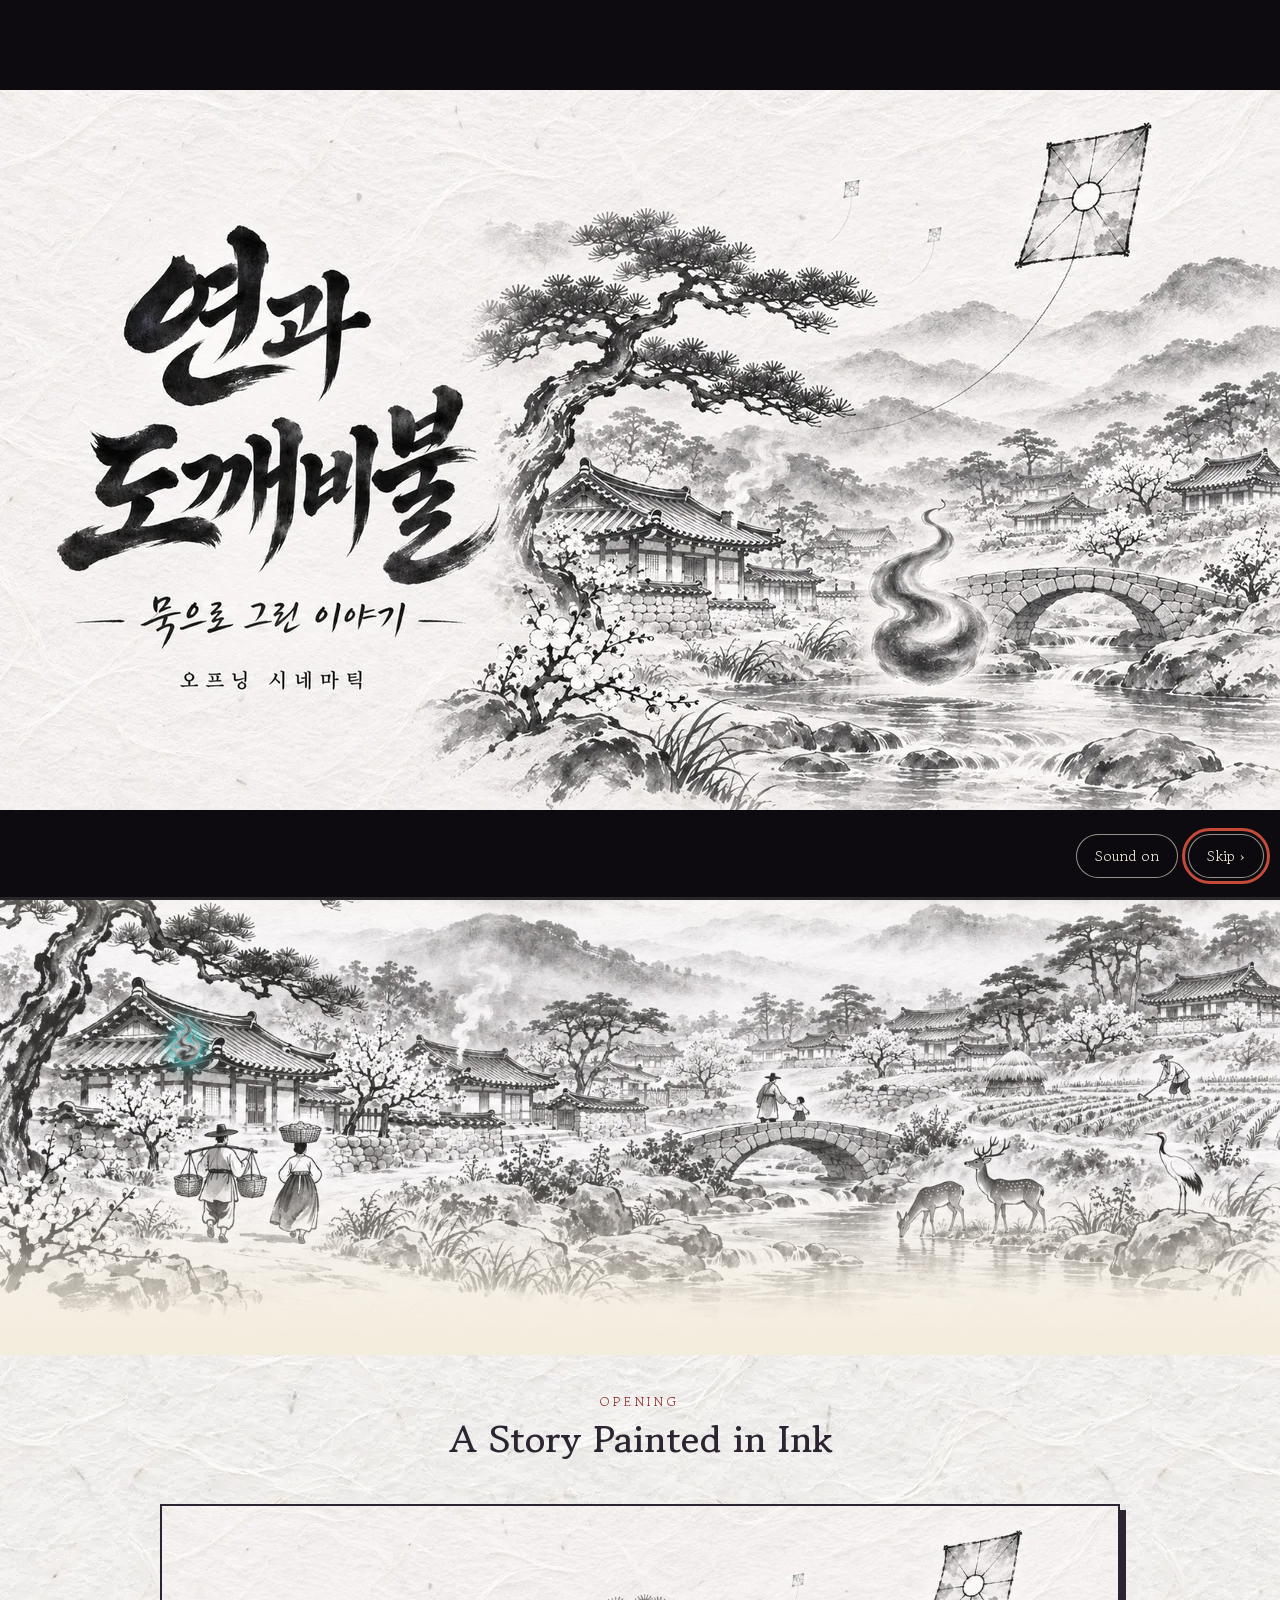
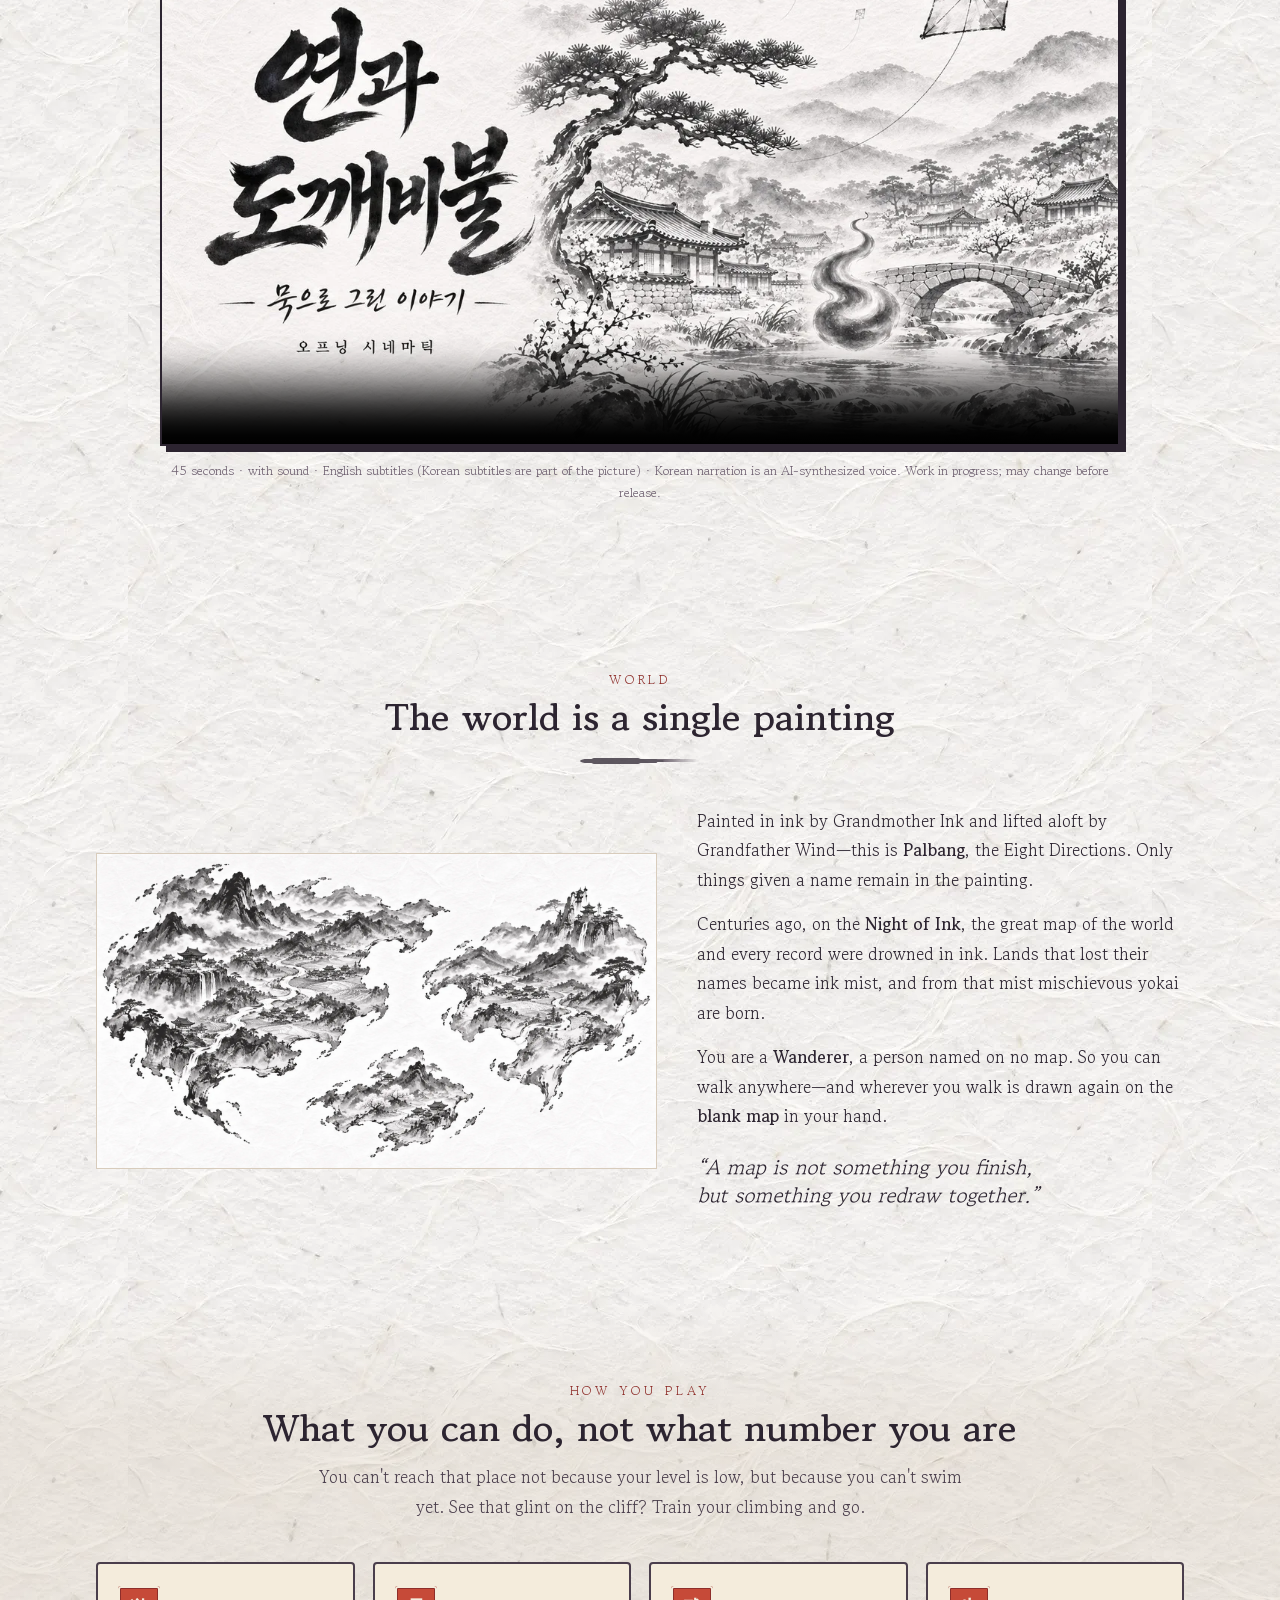
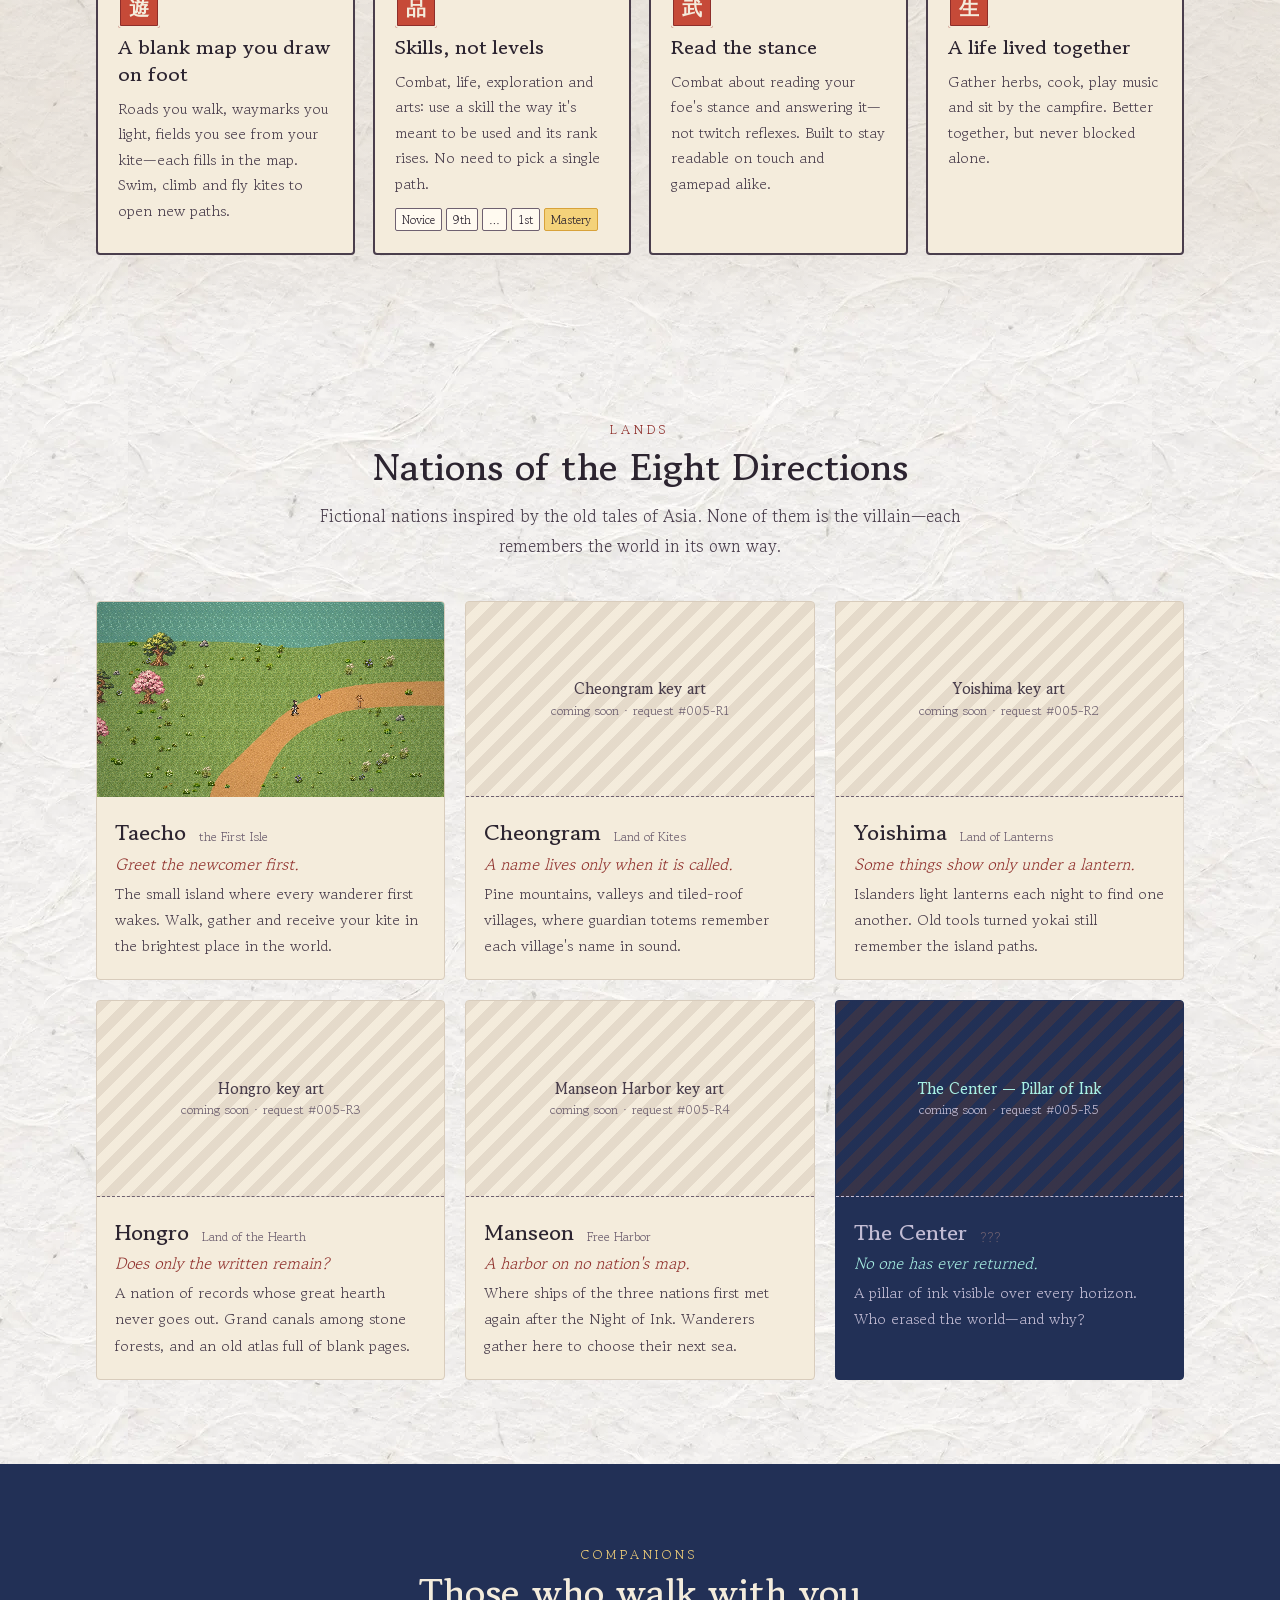
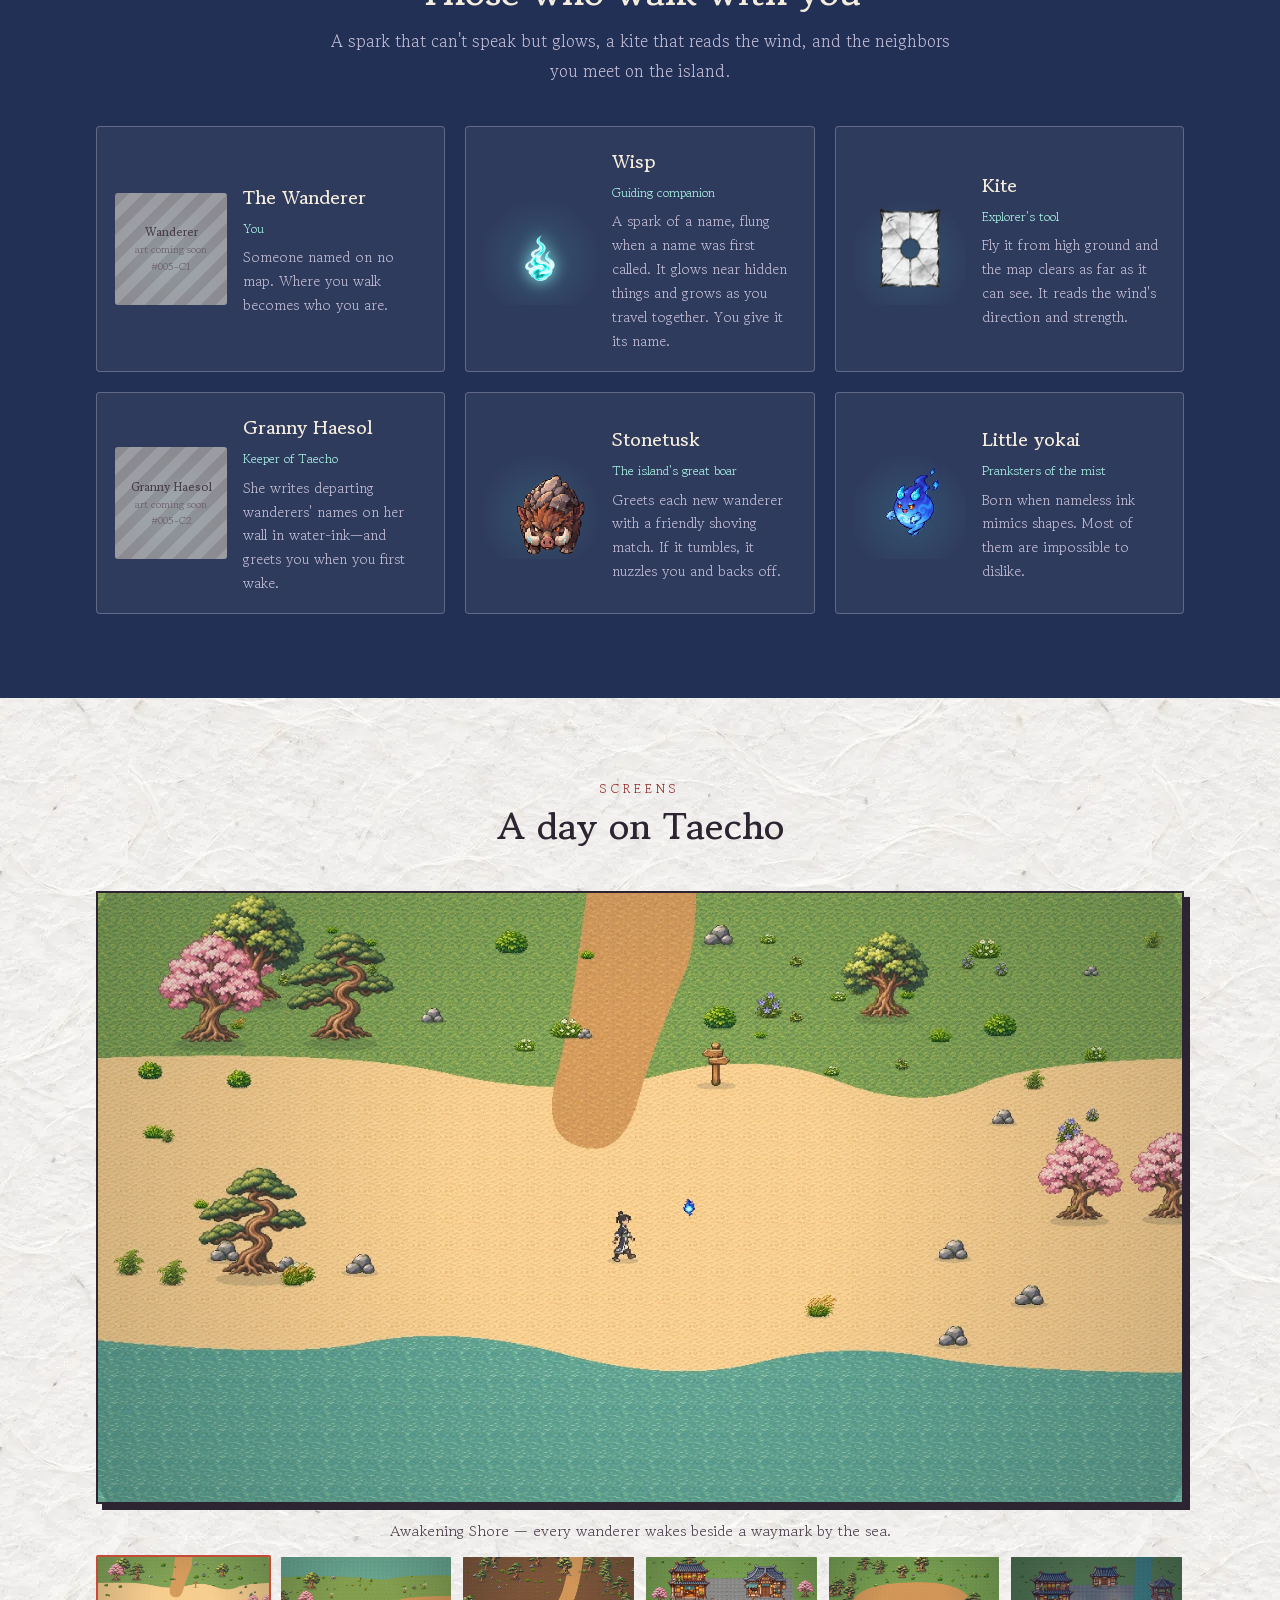
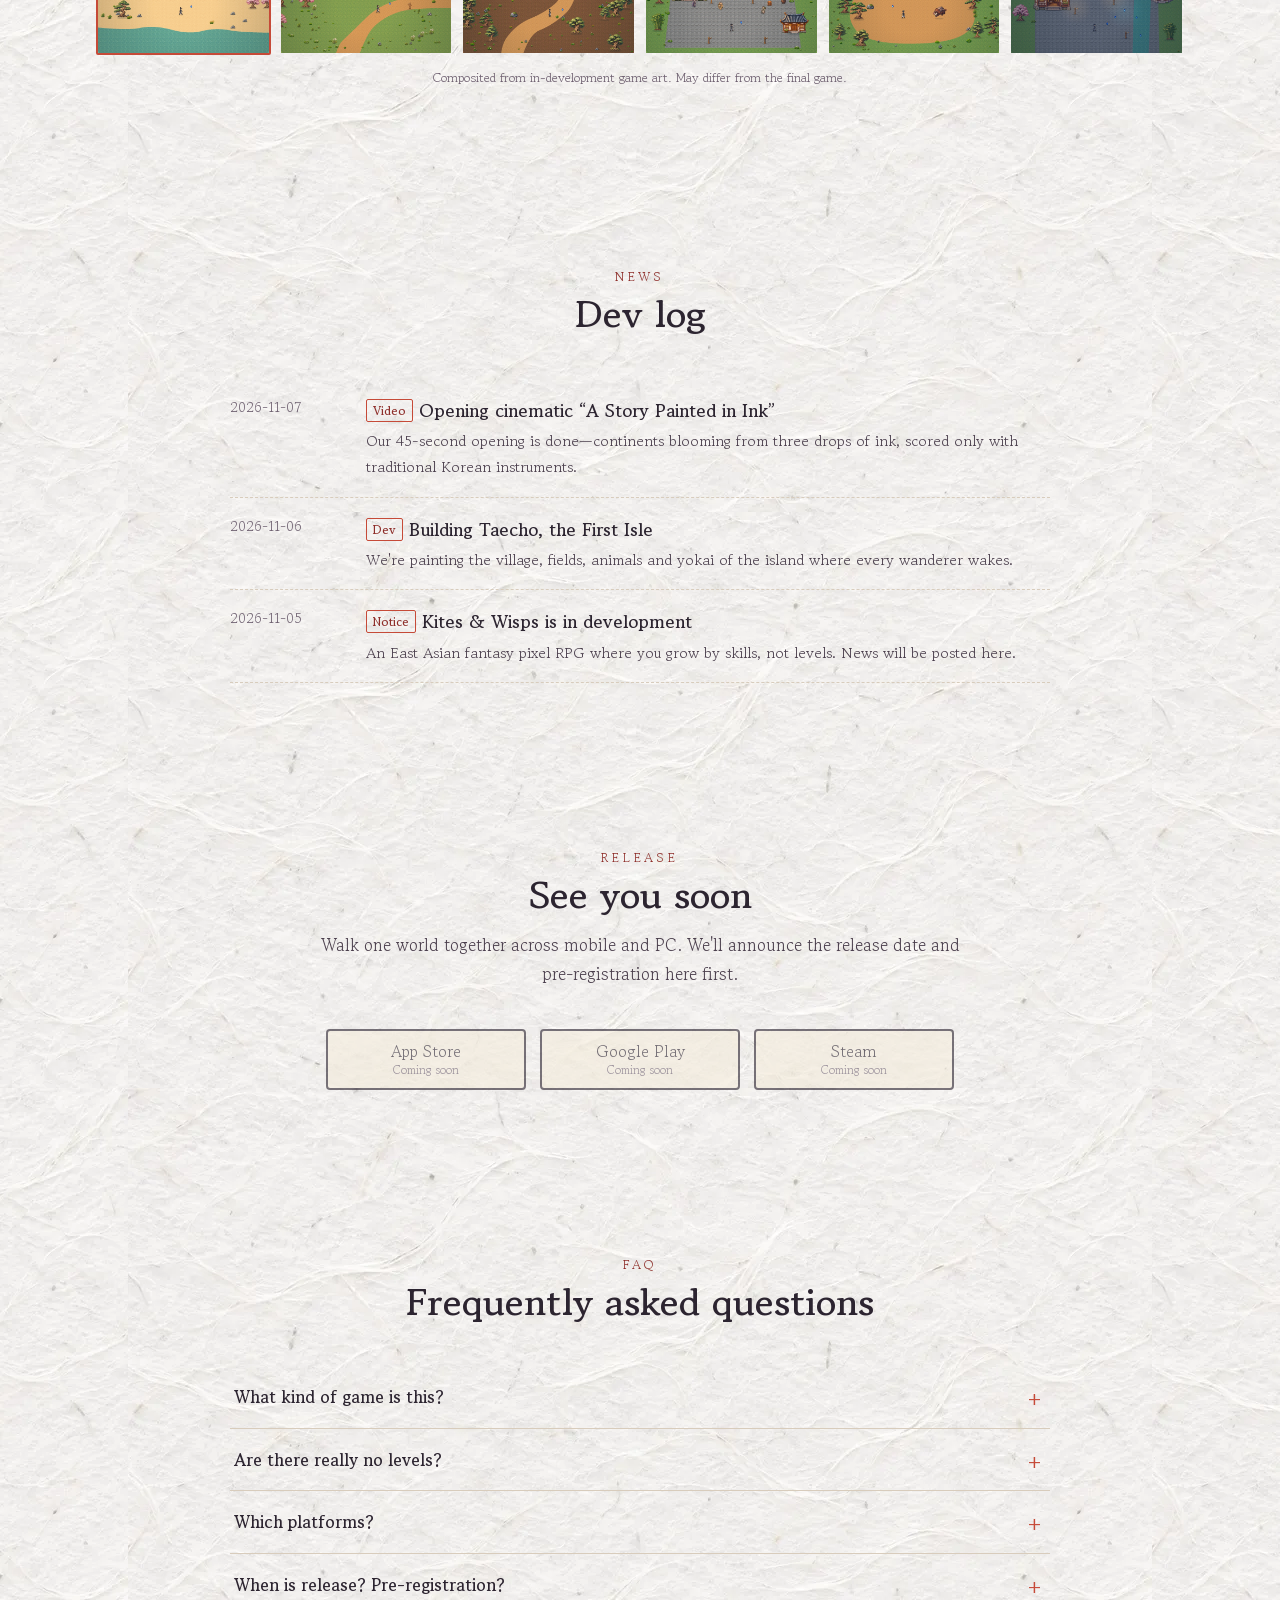
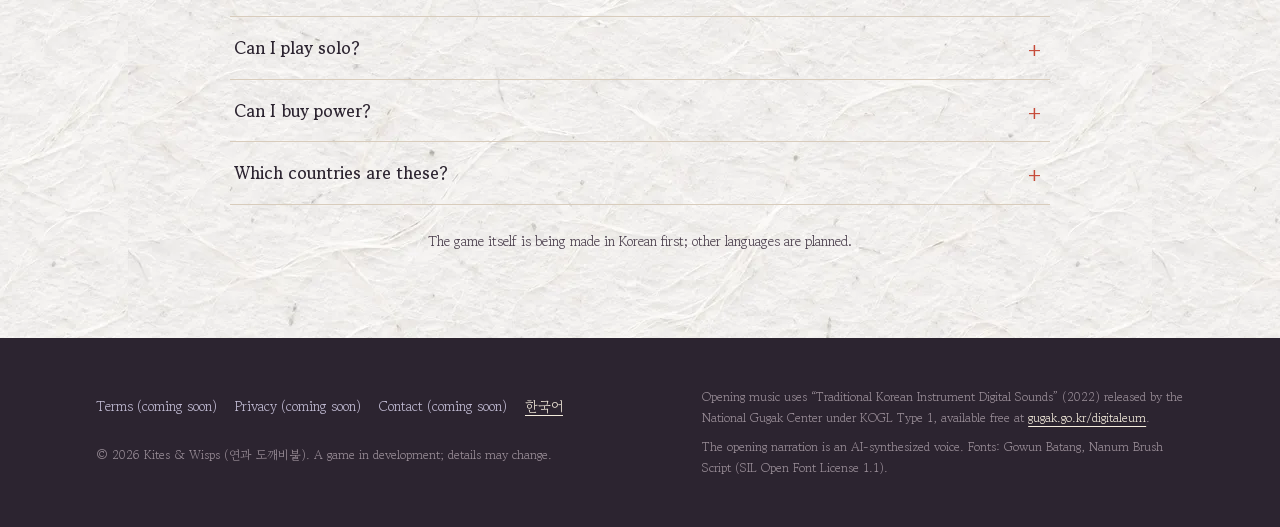
==== en/index.html @ d0b8c904 "공식 사이트 1판 (한·영)" ====
<!doctype html>
<html lang="en" class="no-js">
<head>
<meta charset="utf-8">
<meta name="viewport" content="width=device-width, initial-scale=1">
<title>Kites &amp; Wisps — An East Asian fantasy pixel RPG you redraw on foot</title>
<meta name="description" content="A real-time online pixel RPG where you walk an ink-erased world back onto a blank map, with a kite and a wisp at your side. No levels—grow by the skills you use. Mobile and Steam cross-play.">
<meta name="theme-color" content="#f4ecdc">
<link rel="canonical" href="https://kites-and-wisps.web.app/en/">
<link rel="alternate" hreflang="ko" href="https://kites-and-wisps.web.app/">
<link rel="alternate" hreflang="en" href="https://kites-and-wisps.web.app/en/">
<link rel="alternate" hreflang="x-default" href="https://kites-and-wisps.web.app/en/">
<meta property="og:type" content="website">
<meta property="og:site_name" content="Kites &amp; Wisps">
<meta property="og:title" content="Kites &amp; Wisps — An East Asian fantasy pixel RPG">
<meta property="og:description" content="A wanderer redraws an ink-erased world on a blank map. No levels—just the things you learn to do.">
<meta property="og:url" content="https://kites-and-wisps.web.app/en/">
<meta property="og:image" content="https://kites-and-wisps.web.app/assets/img/og_1200x630.jpg">
<meta property="og:image:width" content="1200">
<meta property="og:image:height" content="630">
<meta property="og:image:alt" content="An ink-painted village with a kite and a wisp, under the brush-lettered Korean title">
<meta property="og:locale" content="en_US">
<meta property="og:locale:alternate" content="ko_KR">
<meta name="twitter:card" content="summary_large_image">
<meta name="twitter:title" content="Kites &amp; Wisps">
<meta name="twitter:description" content="An East Asian fantasy pixel RPG where you redraw an erased world on a blank map.">
<meta name="twitter:image" content="https://kites-and-wisps.web.app/assets/img/og_1200x630.jpg">
<link rel="icon" href="../favicon.ico" sizes="any">
<link rel="apple-touch-icon" href="../apple-touch-icon.png">
<link rel="manifest" href="../site.webmanifest">
<link rel="preconnect" href="https://fonts.googleapis.com">
<link rel="preconnect" href="https://fonts.gstatic.com" crossorigin>
<link rel="stylesheet" href="https://fonts.googleapis.com/css2?family=Gowun+Batang:wght@400;700&family=Nanum+Brush+Script&display=swap" media="print" onload="this.media='all'">
<noscript><link rel="stylesheet" href="https://fonts.googleapis.com/css2?family=Gowun+Batang:wght@400;700&family=Nanum+Brush+Script&display=swap"></noscript>
<link rel="preload" as="image" href="../assets/img/hero_village_960.webp" imagesrcset="../assets/img/hero_village_960.webp 960w, ../assets/img/hero_village.webp 1672w" imagesizes="100vw">
<link rel="stylesheet" href="../assets/css/site.css?v=1">
<script type="application/ld+json">
{
  "@context": "https://schema.org",
  "@type": "VideoGame",
  "name": "Kites & Wisps",
  "alternateName": "연과 도깨비불",
  "url": "https://kites-and-wisps.web.app/en/",
  "inLanguage": ["en", "ko"],
  "description": "A real-time online East Asian fantasy pixel RPG about redrawing an ink-erased world on a blank map.",
  "genre": ["MMORPG", "Adventure", "Pixel art"],
  "gamePlatform": ["iOS", "Android", "PC (Steam)"],
  "playMode": ["MultiPlayer", "CoOp"],
  "image": "https://kites-and-wisps.web.app/assets/img/og_1200x630.jpg",
  "trailer": {
    "@type": "VideoObject",
    "name": "Kites & Wisps Opening — A Story Painted in Ink",
    "description": "An opening cinematic where continents bloom from three drops of ink and kites and wisps descend.",
    "thumbnailUrl": "https://kites-and-wisps.web.app/assets/img/trailer_poster.webp",
    "contentUrl": "https://kites-and-wisps.web.app/assets/video/opening_ink_v1.7_720p.mp4",
    "uploadDate": "2026-11-07",
    "duration": "PT45S"
  }
}
</script>
<script>document.documentElement.classList.remove('no-js')</script>
</head>
<body>
<a class="skip" href="#main">Skip to content</a>

<div class="intro" id="intro" role="dialog" aria-modal="true" aria-label="Intro cinematic" hidden>
  <video muted playsinline preload="auto" poster="../assets/img/trailer_poster.webp">
    <source src="../assets/video/opening_ink_v1.7_720p.mp4" type="video/mp4">
    <track kind="subtitles" srclang="en" label="English" src="../assets/video/opening_ink_v1.7.en.vtt" default>
  </video>
  <button class="intro-play" data-intro-play>▶ Watch with sound</button>
  <div class="intro-ui">
    <button class="intro-btn" data-intro-sound aria-pressed="false"><span class="on">Mute</span><span class="off">Sound on</span></button>
    <button class="intro-btn" data-intro-skip>Skip ›</button>
  </div>
  <div class="intro-bar" aria-hidden="true"><i></i></div>
</div>

<header class="site-head">
  <div class="wrap">
    <a class="brand" href="#top"><img src="../assets/img/logo_ko.webp" alt="연과 도깨비불" width="95" height="30"><span>Kites &amp; Wisps</span></a>
    <button class="nav-toggle" aria-expanded="false" aria-controls="nav">Menu</button>
    <nav class="nav" id="nav" aria-label="Main">
      <a href="#world">World</a>
      <a href="#features">Play</a>
      <a href="#regions">Lands</a>
      <a href="#cast">Companions</a>
      <a href="#shots">Screens</a>
      <a href="#news">News</a>
      <a href="#faq">FAQ</a>
      <a class="lang" href="../" hreflang="ko" lang="ko">한국어</a>
    </nav>
  </div>
</header>

<main id="main">
  <section class="hero" id="top" aria-labelledby="hero-title">
    <div class="hero-bg">
      <img src="../assets/img/hero_village_960.webp" srcset="../assets/img/hero_village_960.webp 960w, ../assets/img/hero_village.webp 1672w" sizes="100vw" alt="" width="1672" height="941" fetchpriority="high">
    </div>
    <div class="hero-kite-line" aria-hidden="true"></div>
    <img class="hero-kite" src="../assets/img/kite.webp" alt="" width="360" height="356">
    <div class="hero-wisp wisp-sprite" aria-hidden="true"></div>
    <div class="hero-inner">
      <h1 id="hero-title"><img class="hero-logo" src="../assets/img/logo_ko.webp" alt="Kites &amp; Wisps (연과 도깨비불)" width="1200" height="380"></h1>
      <p class="hero-en">Kites &amp; Wisps</p>
      <div class="hero-copy">
      <p class="hero-tag">A world erased by ink mist—<br>redrawn, one step at a time.</p>
      <p class="hero-sub">A blank map, a kite that reads the wind, and a wisp that lights the way. An East Asian fantasy pixel RPG where you grow by what you learn to do—not by levels.</p>
      </div>
      <div class="cta">
        <a class="btn btn-seal" href="#trailer">▶ Watch the opening</a>
        <a class="btn" href="#download">Release news</a>
        <a class="btn" href="?intro" data-replay-intro>↺ Replay intro</a>
      </div>
      <p class="platforms">iOS · Android · Steam cross-play · Release date TBA</p>
    </div>
  </section>

  <section class="trailer" id="trailer" aria-labelledby="trailer-title">
    <div class="wrap">
      <div class="sec-head">
        <p class="sec-kicker">Opening</p>
        <h2 class="sec-title" id="trailer-title">A Story Painted in Ink</h2>
      </div>
      <div class="video-frame">
        <video controls preload="none" playsinline poster="../assets/img/trailer_poster.webp" width="1280" height="720" aria-describedby="video-note">
          <source src="../assets/video/opening_ink_v1.7_720p.mp4" type="video/mp4">
          <track kind="subtitles" srclang="en" label="English" src="../assets/video/opening_ink_v1.7.en.vtt" default>
          Your browser can't play this video.
        </video>
      </div>
      <p class="video-note" id="video-note">45 seconds · with sound · English subtitles (Korean subtitles are part of the picture) · Korean narration is an AI-synthesized voice. Work in progress; may change before release.</p>
    </div>
  </section>

  <section id="world" aria-labelledby="world-title">
    <div class="wrap">
      <div class="sec-head">
        <p class="sec-kicker">World</p>
        <h2 class="sec-title" id="world-title">The world is a single painting</h2>
        <div class="brush-rule" aria-hidden="true"></div>
      </div>
      <div class="world-grid">
        <figure class="world-map ink" style="margin:0">
          <img src="../assets/img/world_continents.webp" alt="Two continents and an island nation painted in ink, mountains, rivers and tiled-roof villages glimpsed through mist." width="1600" height="900" loading="lazy">
        </figure>
        <div class="world-copy">
          <p>Painted in ink by Grandmother Ink and lifted aloft by Grandfather Wind—this is <strong>Palbang</strong>, the Eight Directions. Only things given a name remain in the painting.</p>
          <p>Centuries ago, on the <strong>Night of Ink</strong>, the great map of the world and every record were drowned in ink. Lands that lost their names became ink mist, and from that mist mischievous yokai are born.</p>
          <p>You are a <strong>Wanderer</strong>, a person named on no map. So you can walk anywhere—and wherever you walk is drawn again on the <strong>blank map</strong> in your hand.</p>
          <p class="quote">“A map is not something you finish,<br>but something you redraw together.”</p>
        </div>
      </div>
    </div>
  </section>

  <section class="features" id="features" aria-labelledby="feat-title">
    <div class="wrap">
      <div class="sec-head">
        <p class="sec-kicker">How you play</p>
        <h2 class="sec-title" id="feat-title">What you can do, not what number you are</h2>
        <p class="sec-lead">You can't reach that place not because your level is low, but because you can't swim yet. See that glint on the cliff? Train your climbing and go.</p>
      </div>
      <div class="feat-grid">
        <article class="feat ink"><span class="seal" aria-hidden="true">遊</span><h3>A blank map you draw on foot</h3><p>Roads you walk, waymarks you light, fields you see from your kite—each fills in the map. Swim, climb and fly kites to open new paths.</p></article>
        <article class="feat ink"><span class="seal" aria-hidden="true">品</span><h3>Skills, not levels</h3><p>Combat, life, exploration and arts: use a skill the way it's meant to be used and its rank rises. No need to pick a single path.</p><div class="rank-strip" aria-label="Rank steps"><span>Novice</span><span>9th</span><span>…</span><span>1st</span><span>Mastery</span></div></article>
        <article class="feat ink"><span class="seal" aria-hidden="true">武</span><h3>Read the stance</h3><p>Combat about reading your foe's stance and answering it—not twitch reflexes. Built to stay readable on touch and gamepad alike.</p></article>
        <article class="feat ink"><span class="seal" aria-hidden="true">生</span><h3>A life lived together</h3><p>Gather herbs, cook, play music and sit by the campfire. Better together, but never blocked alone.</p></article>
      </div>
    </div>
  </section>

  <section id="regions" aria-labelledby="regions-title">
    <div class="wrap">
      <div class="sec-head">
        <p class="sec-kicker">Lands</p>
        <h2 class="sec-title" id="regions-title">Nations of the Eight Directions</h2>
        <p class="sec-lead">Fictional nations inspired by the old tales of Asia. None of them is the villain—each remembers the world in its own way.</p>
      </div>
      <div class="region-grid">
        <article class="region">
          <img src="../assets/img/shots/07_wind_meadow.webp" alt="Wind Hill on Taecho: a wanderer and a blue wisp on a dirt path through meadow, beside a wooden signpost." width="1280" height="720" loading="lazy" class="pixel" style="aspect-ratio:16/9;object-fit:cover;object-position:56% 50%">
          <div class="region-body"><h3>Taecho <small>the First Isle</small></h3><p class="motto">Greet the newcomer first.</p><p>The small island where every wanderer first wakes. Walk, gather and receive your kite in the brightest place in the world.</p></div>
        </article>
        <article class="region">
          <div class="ph" role="img" aria-label="Cheongram key art coming soon"><span><b>Cheongram key art</b>coming soon · request #005-R1</span></div>
          <div class="region-body"><h3>Cheongram <small>Land of Kites</small></h3><p class="motto">A name lives only when it is called.</p><p>Pine mountains, valleys and tiled-roof villages, where guardian totems remember each village's name in sound.</p></div>
        </article>
        <article class="region">
          <div class="ph" role="img" aria-label="Yoishima key art coming soon"><span><b>Yoishima key art</b>coming soon · request #005-R2</span></div>
          <div class="region-body"><h3>Yoishima <small>Land of Lanterns</small></h3><p class="motto">Some things show only under a lantern.</p><p>Islanders light lanterns each night to find one another. Old tools turned yokai still remember the island paths.</p></div>
        </article>
        <article class="region">
          <div class="ph" role="img" aria-label="Hongro key art coming soon"><span><b>Hongro key art</b>coming soon · request #005-R3</span></div>
          <div class="region-body"><h3>Hongro <small>Land of the Hearth</small></h3><p class="motto">Does only the written remain?</p><p>A nation of records whose great hearth never goes out. Grand canals among stone forests, and an old atlas full of blank pages.</p></div>
        </article>
        <article class="region">
          <div class="ph" role="img" aria-label="Manseon Harbor key art coming soon"><span><b>Manseon Harbor key art</b>coming soon · request #005-R4</span></div>
          <div class="region-body"><h3>Manseon <small>Free Harbor</small></h3><p class="motto">A harbor on no nation's map.</p><p>Where ships of the three nations first met again after the Night of Ink. Wanderers gather here to choose their next sea.</p></div>
        </article>
        <article class="region mystery">
          <div class="ph dark" role="img" aria-label="The Center key art coming soon"><span><b>The Center — Pillar of Ink</b>coming soon · request #005-R5</span></div>
          <div class="region-body"><h3>The Center <small>???</small></h3><p class="motto">No one has ever returned.</p><p>A pillar of ink visible over every horizon. Who erased the world—and why?</p></div>
        </article>
      </div>
    </div>
  </section>

  <section class="cast" id="cast" aria-labelledby="cast-title">
    <div class="wrap">
      <div class="sec-head">
        <p class="sec-kicker">Companions</p>
        <h2 class="sec-title" id="cast-title">Those who walk with you</h2>
        <p class="sec-lead">A spark that can't speak but glows, a kite that reads the wind, and the neighbors you meet on the island.</p>
      </div>
      <div class="cast-grid">
        <article class="who"><div class="who-art"><div class="ph square"><span><b>Wanderer</b>art coming soon<br>#005-C1</span></div></div><div><h3>The Wanderer</h3><p class="role">You</p><p>Someone named on no map. Where you walk becomes who you are.</p></div></article>
        <article class="who"><div class="who-art"><div class="wisp-sprite" aria-hidden="true"></div></div><div><h3>Wisp</h3><p class="role">Guiding companion</p><p>A spark of a name, flung when a name was first called. It glows near hidden things and grows as you travel together. You give it its name.</p></div></article>
        <article class="who"><div class="who-art"><img class="kite" src="../assets/img/kite.webp" alt="" width="360" height="356" loading="lazy"></div><div><h3>Kite</h3><p class="role">Explorer's tool</p><p>Fly it from high ground and the map clears as far as it can see. It reads the wind's direction and strength.</p></div></article>
        <article class="who"><div class="who-art"><div class="ph square"><span><b>Granny Haesol</b>art coming soon<br>#005-C2</span></div></div><div><h3>Granny Haesol</h3><p class="role">Keeper of Taecho</p><p>She writes departing wanderers' names on her wall in water-ink—and greets you when you first wake.</p></div></article>
        <article class="who"><div class="who-art"><div class="sprite2 sprite-dol" role="img" aria-label="Stonetusk pixel art"></div></div><div><h3>Stonetusk</h3><p class="role">The island's great boar</p><p>Greets each new wanderer with a friendly shoving match. If it tumbles, it nuzzles you and backs off.</p></div></article>
        <article class="who"><div class="who-art"><div class="sprite2 sprite-imp" role="img" aria-label="Little blue-ember yokai pixel art"></div></div><div><h3>Little yokai</h3><p class="role">Pranksters of the mist</p><p>Born when nameless ink mimics shapes. Most of them are impossible to dislike.</p></div></article>
      </div>
    </div>
  </section>

  <section id="shots" aria-labelledby="shots-title">
    <div class="wrap">
      <div class="sec-head">
        <p class="sec-kicker">Screens</p>
        <h2 class="sec-title" id="shots-title">A day on Taecho</h2>
      </div>
      <div class="shots-main ink">
        <img id="shot-main" src="../assets/img/shots/01_awakening_shore.webp" alt="Awakening Shore: a sandy shore with pine and cherry trees, where a wanderer wakes beside a waymark." width="1280" height="720" loading="lazy">
      </div>
      <p class="shots-cap" id="shot-cap" aria-live="polite">Awakening Shore — every wanderer wakes beside a waymark by the sea.</p>
      <ul class="shots-thumbs" aria-label="Choose a screenshot">
        <li><button aria-current="true" data-src="../assets/img/shots/01_awakening_shore.webp" data-cap="Awakening Shore — every wanderer wakes beside a waymark by the sea." data-alt="Awakening Shore: a sandy shore with pine and cherry trees, where a wanderer wakes beside a waymark."><img src="../assets/img/shots/01_awakening_shore.webp" alt="Awakening Shore" width="1280" height="720" loading="lazy"></button></li>
        <li><button data-src="../assets/img/shots/07_wind_meadow.webp" data-cap="Wind Hill — follow the path to the signpost, your wisp leading the way." data-alt="Wind Hill: a wanderer and wisp on a dirt path through meadow, with a wooden signpost."><img src="../assets/img/shots/07_wind_meadow.webp" alt="Wind Hill" width="1280" height="720" loading="lazy"></button></li>
        <li><button data-src="../assets/img/shots/03_forest_gathering.webp" data-cap="Forest Gathering — dig herbs and your gathering skill grows." data-alt="Forest Gathering: a wanderer gathering among conifers and old trees."><img src="../assets/img/shots/03_forest_gathering.webp" alt="Forest Gathering" width="1280" height="720" loading="lazy"></button></li>
        <li><button data-src="../assets/img/shots/04_village_square.webp" data-cap="Village Square — a teahouse, a general store and neighbors." data-alt="Village Square: a stone plaza with a teahouse, shops, tiled houses and villagers."><img src="../assets/img/shots/04_village_square.webp" alt="Village Square" width="1280" height="720" loading="lazy"></button></li>
        <li><button data-src="../assets/img/shots/08_stone_tusk_battle.webp" data-cap="A shoving match with Stonetusk — its charge is a greeting. Read the stance and answer it." data-alt="A wanderer faces a great boar in the meadow."><img src="../assets/img/shots/08_stone_tusk_battle.webp" alt="Shoving match with Stonetusk" width="1280" height="720" loading="lazy"></button></li>
        <li><button data-src="../assets/img/shots/09_village_wisps_night.webp" data-cap="Night of Wisps — after dark, blue sparks drift through the village." data-alt="Night of Wisps: blue wisps float over the plaza between a lit teahouse and a pavilion."><img src="../assets/img/shots/09_village_wisps_night.webp" alt="Night of Wisps" width="1280" height="720" loading="lazy"></button></li>
      </ul>
      <p class="shots-note">Composited from in-development game art. May differ from the final game.</p>
    </div>
  </section>

  <section id="news" aria-labelledby="news-title">
    <div class="wrap">
      <div class="sec-head"><p class="sec-kicker">News</p><h2 class="sec-title" id="news-title">Dev log</h2></div>
      <ul class="news-list">
        <li><time datetime="2026-11-07">2026-11-07</time><div><h3><span class="tag">Video</span>Opening cinematic “A Story Painted in Ink”</h3><p>Our 45-second opening is done—continents blooming from three drops of ink, scored only with traditional Korean instruments.</p></div></li>
        <li><time datetime="2026-11-06">2026-11-06</time><div><h3><span class="tag">Dev</span>Building Taecho, the First Isle</h3><p>We're painting the village, fields, animals and yokai of the island where every wanderer wakes.</p></div></li>
        <li><time datetime="2026-11-05">2026-11-05</time><div><h3><span class="tag">Notice</span>Kites &amp; Wisps is in development</h3><p>An East Asian fantasy pixel RPG where you grow by skills, not levels. News will be posted here.</p></div></li>
      </ul>
    </div>
  </section>

  <section class="download" id="download" aria-labelledby="dl-title">
    <div class="wrap">
      <div class="sec-head">
        <p class="sec-kicker">Release</p>
        <h2 class="sec-title" id="dl-title">See you soon</h2>
        <p class="sec-lead">Walk one world together across mobile and PC. We'll announce the release date and pre-registration here first.</p>
      </div>
      <div class="store-row">
        <span class="btn store" aria-disabled="true">App Store<small>Coming soon</small></span>
        <span class="btn store" aria-disabled="true">Google Play<small>Coming soon</small></span>
        <span class="btn store" aria-disabled="true">Steam<small>Coming soon</small></span>
      </div>
    </div>
  </section>

  <section id="faq" aria-labelledby="faq-title">
    <div class="wrap">
      <div class="sec-head"><p class="sec-kicker">FAQ</p><h2 class="sec-title" id="faq-title">Frequently asked questions</h2></div>
      <div class="faq">
        <details><summary>What kind of game is this?</summary><p>A real-time online pixel RPG set in an East Asian fantasy world erased by ink mist, which you redraw on a blank map. Exploration comes first, with combat, life skills and arts alongside.</p></details>
        <details><summary>Are there really no levels?</summary><p>Right. Instead of a character level, each skill has ranks (Novice → 9th … 1st → Mastery). Skills rise as you use them in their own way, and new paths open through what you can do—like swimming or climbing—not a level number.</p></details>
        <details><summary>Which platforms?</summary><p>We're aiming for iOS, Android and PC (Steam), all playing in the same world (cross-play). The game is landscape, with touch and gamepad support planned.</p></details>
        <details><summary>When is release? Pre-registration?</summary><p>Not decided yet. It will be announced in the news here first.</p></details>
        <details><summary>Can I play solo?</summary><p>Yes. Some things are better together, but parties are never forced and solo play should never get stuck.</p></details>
        <details><summary>Can I buy power?</summary><p>Our principle is that paid items never directly raise skill training or combat power. Details will be shared before release.</p></details>
        <details><summary>Which countries are these?</summary><p>Fictional nations inspired by folklore from Korea, Japan, China and elsewhere in Asia. We don't use real countries, histories or place names, and no nation is portrayed as the villain.</p></details>
      </div>
      <p class="sec-lead" style="text-align:center;margin-top:24px;font-size:14px">The game itself is being made in Korean first; other languages are planned.</p>
    </div>
  </section>
</main>

<footer class="site-foot">
  <div class="wrap">
    <div class="foot-grid">
      <div>
        <ul class="foot-links">
          <li><span aria-disabled="true">Terms (coming soon)</span></li>
          <li><span aria-disabled="true">Privacy (coming soon)</span></li>
          <li><span aria-disabled="true">Contact (coming soon)</span></li>
          <li><a href="../" hreflang="ko" lang="ko">한국어</a></li>
        </ul>
        <p class="copy">© 2026 Kites &amp; Wisps (연과 도깨비불). A game in development; details may change.</p>
      </div>
      <div class="credits">
        <p>Opening music uses “Traditional Korean Instrument Digital Sounds” (2022) released by the National Gugak Center under KOGL Type 1, available free at <a href="https://www.gugak.go.kr/digitaleum" rel="noopener">gugak.go.kr/digitaleum</a>.</p>
        <p>The opening narration is an AI-synthesized voice. Fonts: Gowun Batang, Nanum Brush Script (SIL Open Font License 1.1).</p>
      </div>
    </div>
  </div>
</footer>

<div class="cursor-wisp" aria-hidden="true"></div>
<script src="../assets/js/site.js?v=1" defer></script>
</body>
</html>
---- assets/css/site.css ----
/* 연과 도깨비불 — 랜딩 v0.1
   색은 공용 팔레트(palettes/common.gpl) 이름 그대로. 브랜드 가이드가 나오면 여기 토큰만 바꾼다. */
:root {
  --hanji5: #f4ecdc;   /* 한지 5 — 바탕 */
  --hanji4: #d8ccbc;   /* 한지 4 — 섬유·구분선 */
  --meok0: #2c2430;    /* 먹 0 — 본문 */
  --meok1: #4a3e4c;    /* 먹 1 — 테두리 */
  --meok2: #6e6070;    /* 먹 2 — 보조 글자 */
  --hoe3: #9a8e98;     /* 회 3 */
  --juhong0: #8e2e2a;  /* 주홍 0 — 도장·강조(글자용) */
  --juhong1: #c64a38;  /* 주홍 1 — 도장 바탕 */
  --gold1: #d8a23a;    /* 금 1 */
  --gold2: #f4d27a;    /* 금 2 */
  --jjok-deep: #223056;/* 짙은 쪽빛 — 밤 섹션 */
  --jjok0: #2e4e7a;    /* 쪽빛 0 — 링크 */
  --jjok-pale: #aac4e2;/* 옅은 쪽빛 */
  --wisp0: #2e8a9a;    /* 도깨비불 0 */
  --wisp1: #52c8c8;    /* 도깨비불 1 */
  --wisp2: #a8f0e4;    /* 도깨비불 2 */
  --wisp3: #fffff2;    /* 도깨비불 3 */
  --fog3: #c2bcd4;     /* 먹물안개 3 */

  --font-body: "Gowun Batang", "Noto Serif KR", "AppleMyungjo", serif;
  --font-brush: "Nanum Brush Script", "Gowun Batang", cursive;
  --wrap: 1120px;
  --gutter: 16px;
  --radius: 4px;
  color-scheme: light;
}

*, *::before, *::after { box-sizing: border-box; }
html { scroll-behavior: smooth; -webkit-text-size-adjust: 100%; }
@media (prefers-reduced-motion: reduce) { html { scroll-behavior: auto; } }
body {
  margin: 0;
  background: var(--hanji5) url("../img/hanji.webp") center top / 1024px auto repeat;
  color: var(--meok0);
  font-family: var(--font-body);
  font-size: 17px;
  line-height: 1.75;
  word-break: keep-all;
  overflow-x: hidden;
}
:lang(en) body, body:lang(en) { word-break: normal; }
img, video { max-width: 100%; height: auto; display: block; }
a { color: var(--jjok0); text-underline-offset: 3px; }
a:hover { color: var(--juhong0); }
:focus-visible { outline: 3px solid var(--juhong1); outline-offset: 3px; border-radius: 2px; }
.sr-only { position: absolute; width: 1px; height: 1px; overflow: hidden; clip: rect(0 0 0 0); white-space: nowrap; }
.skip { position: absolute; left: 8px; top: -60px; z-index: 100; background: var(--meok0); color: var(--hanji5); padding: 8px 14px; }
.skip:focus { top: 8px; }

.wrap { width: 100%; max-width: var(--wrap); margin: 0 auto; padding: 0 var(--gutter); }
.pixel { image-rendering: pixelated; image-rendering: crisp-edges; }

/* ---------- 머리 ---------- */
.site-head {
  position: sticky; top: 0; z-index: 40;
  background: rgba(244, 236, 220, .92);
  border-bottom: 1px solid var(--hanji4);
  backdrop-filter: saturate(1.2) blur(4px);
}
.site-head .wrap { display: flex; align-items: center; gap: 12px; height: 56px; }
.brand { display: flex; align-items: center; gap: 8px; text-decoration: none; color: var(--meok0); flex-shrink: 0; }
.brand img { height: 30px; width: auto; }
.brand span { font-size: 13px; color: var(--meok2); letter-spacing: .04em; }
.nav { margin-left: auto; display: flex; align-items: center; gap: 4px; }
.nav a { color: var(--meok1); text-decoration: none; font-size: 15px; padding: 6px 10px; border-radius: var(--radius); }
.nav a:hover { background: var(--hanji4); color: var(--meok0); }
.nav .lang { border: 1px solid var(--meok2); font-size: 13px; padding: 4px 10px; }
.nav-toggle { display: none; margin-left: auto; background: none; border: 1px solid var(--meok2); border-radius: var(--radius); font: inherit; font-size: 14px; padding: 6px 12px; color: var(--meok0); min-height: 44px; }
@media (max-width: 880px) {
  .nav-toggle { display: block; }
  .nav { display: none; position: absolute; left: 0; right: 0; top: 56px; flex-direction: column; align-items: stretch; background: var(--hanji5); border-bottom: 1px solid var(--hanji4); padding: 8px var(--gutter) 16px; }
  .nav.open { display: flex; }
  .nav a { padding: 12px 10px; font-size: 16px; }
  .nav .lang { align-self: flex-start; margin-top: 6px; }
}

/* ---------- 히어로 ---------- */
.hero { position: relative; min-height: min(92vh, 860px); display: grid; align-items: end; overflow: hidden; isolation: isolate; }
.hero-bg { position: absolute; inset: 0; z-index: -2; }
.hero-bg img { width: 100%; height: 100%; object-fit: cover; object-position: 50% 70%; }
.hero::before { /* 위쪽 한지 + 아래 먹 번짐 */
  content: ""; position: absolute; inset: 0; z-index: -1;
  background:
    linear-gradient(180deg, rgba(244,236,220,.95) 0%, rgba(244,236,220,.55) 34%, rgba(244,236,220,0) 56%),
    linear-gradient(0deg, rgba(244,236,220,1) 0%, rgba(244,236,220,0) 18%);
}
.hero-inner { padding: 56px var(--gutter) 64px; text-align: center; align-self: start; }
.hero-logo { width: min(640px, 88vw); height: auto; margin: 0 auto; }
.hero-en { font-size: clamp(15px, 2.4vw, 20px); letter-spacing: .35em; text-transform: uppercase; color: var(--meok1); margin: 6px 0 0; }
.hero-tag { font-size: clamp(19px, 3.4vw, 28px); margin: 18px auto 6px; max-width: 30em; line-height: 1.5; }
.hero-sub { color: var(--meok1); margin: 0 auto 24px; max-width: 34em; font-size: 16px; }
.cta { display: flex; flex-wrap: wrap; justify-content: center; gap: 12px; }
.btn {
  display: inline-flex; align-items: center; justify-content: center; gap: 8px;
  min-height: 48px; padding: 10px 22px; border-radius: var(--radius);
  font: inherit; font-size: 16px; text-decoration: none; cursor: pointer;
  border: 2px solid var(--meok0); background: var(--hanji5); color: var(--meok0);
  box-shadow: 3px 3px 0 var(--meok0); transition: transform .12s, box-shadow .12s;
}
.btn:hover { transform: translate(-1px,-1px); box-shadow: 4px 4px 0 var(--meok0); color: var(--meok0); }
.btn:active { transform: translate(2px,2px); box-shadow: 1px 1px 0 var(--meok0); }
.btn-seal { background: var(--juhong1); color: var(--hanji5); border-color: var(--juhong0); box-shadow: 3px 3px 0 var(--juhong0); font-weight: 700; }
.btn-seal:hover { color: var(--hanji5); box-shadow: 4px 4px 0 var(--juhong0); }
.btn[aria-disabled="true"] { opacity: .62; cursor: not-allowed; box-shadow: none; transform: none; }
.platforms { margin-top: 18px; font-size: 14px; color: var(--meok2); letter-spacing: .06em; }

.hero-kite { position: absolute; right: 6%; top: 15%; width: clamp(72px, 11vw, 150px); z-index: -1; opacity: .9; transform-origin: 50% 100%; animation: kite 7s ease-in-out infinite; }
.hero-kite::after { content: ""; }
@keyframes kite { 0%,100% { transform: translate(0,0) rotate(-6deg); } 50% { transform: translate(-14px,10px) rotate(4deg); } }
.wisp-sprite { width: 64px; height: 80px; background: url("../img/ink_wisp_strip.webp") 0 0 / 384px 80px no-repeat; animation: wisp 0.9s steps(6) infinite; }
@keyframes wisp { to { background-position: -384px 0; } }
.hero-wisp { position: absolute; left: 12%; bottom: 22%; z-index: -1; filter: drop-shadow(0 0 10px rgba(82,200,200,.9)) drop-shadow(0 0 3px var(--wisp1)); animation: wisp 0.9s steps(6) infinite, bob 4s ease-in-out infinite; }
@keyframes bob { 50% { translate: 0 -10px; } }
@media (max-width: 600px) { .hero-kite { top: 9%; right: 4%; } .hero-wisp { left: 6%; bottom: 10%; } .hero-inner { padding-top: 36px; } }

/* ---------- 공통 섹션 ---------- */
section { padding: 84px 0; position: relative; }
.sec-head { text-align: center; margin-bottom: 40px; }
.sec-kicker { font-family: var(--font-brush); font-size: 26px; color: var(--juhong0); margin: 0; line-height: 1; }
:lang(en) .sec-kicker { font-family: var(--font-body); font-size: 13px; letter-spacing: .3em; text-transform: uppercase; }
.sec-title { font-size: clamp(26px, 4.4vw, 38px); margin: 6px 0 10px; line-height: 1.3; font-weight: 700; }
.sec-lead { max-width: 38em; margin: 0 auto; color: var(--meok1); }
.brush-rule { width: 120px; height: 10px; margin: 14px auto 0; background: radial-gradient(ellipse at 30% 50%, var(--meok0) 0 40%, transparent 41%) , linear-gradient(90deg, transparent, var(--meok0) 15%, var(--meok1) 70%, transparent); background-size: 100% 100%, 100% 3px; background-position: 0 0, 0 50%; background-repeat: no-repeat; opacity: .75; border-radius: 50%; }

/* 먹물 안개가 걷히는 연출: .ink 가 화면에 들어오면 .seen */
.ink { position: relative; overflow: hidden; }
.ink::after {
  content: ""; position: absolute; inset: 0; pointer-events: none;
  background: radial-gradient(120% 90% at 50% 50%, rgba(58,52,72,.92) 0%, rgba(58,52,72,.85) 45%, rgba(94,86,114,.5) 70%, rgba(244,236,220,0) 100%);
  transition: opacity 1.4s ease, transform 1.6s ease; transform-origin: 50% 50%;
}
.ink.seen::after { opacity: 0; transform: scale(1.25); }
.no-js .ink::after { display: none; }
@media (prefers-reduced-motion: reduce) { .ink::after { display: none; } }

/* ---------- 영상 ---------- */
.trailer { padding-top: 40px; }
.video-frame { max-width: 960px; margin: 0 auto; border: 2px solid var(--meok0); box-shadow: 6px 6px 0 var(--meok0); background: var(--meok0); }
.video-frame video { width: 100%; aspect-ratio: 16/9; background: #000; }
.video-note { max-width: 960px; margin: 14px auto 0; font-size: 13px; color: var(--meok2); text-align: center; }

/* ---------- 세계관 ---------- */
.world-grid { display: grid; grid-template-columns: 1.15fr 1fr; gap: 40px; align-items: center; }
.world-map { border: 1px solid var(--hanji4); background: var(--hanji5); }
.world-copy p { margin: 0 0 14px; }
.world-copy .quote { font-family: var(--font-brush); font-size: 28px; line-height: 1.35; color: var(--meok0); margin: 22px 0 6px; }
:lang(en) .world-copy .quote { font-family: var(--font-body); font-style: italic; font-size: 21px; }
@media (max-width: 860px) { .world-grid { grid-template-columns: 1fr; gap: 24px; } }

/* ---------- 핵심 재미 ---------- */
.features { background: linear-gradient(180deg, transparent, rgba(216,204,188,.35) 20%, rgba(216,204,188,.35) 80%, transparent); }
.feat-grid { display: grid; grid-template-columns: repeat(4, 1fr); gap: 18px; }
.feat { background: var(--hanji5); border: 2px solid var(--meok1); border-radius: var(--radius); padding: 22px 20px; position: relative; }
.feat h3 { margin: 6px 0 8px; font-size: 20px; line-height: 1.35; }
.feat p { margin: 0; font-size: 15px; color: var(--meok1); line-height: 1.7; }
.feat .seal { display: inline-grid; place-items: center; width: 42px; height: 42px; background: var(--juhong1); color: var(--hanji5); font-weight: 700; font-size: 20px; border-radius: 3px; box-shadow: inset 0 0 0 2px var(--hanji5), inset 0 0 0 3px var(--juhong0); }
.rank-strip { display: flex; flex-wrap: wrap; gap: 4px; margin-top: 12px; font-size: 12px; }
.rank-strip span { border: 1px solid var(--meok2); padding: 0 6px; border-radius: 2px; background: #fffaf0; }
.rank-strip span:last-child { background: var(--gold2); border-color: var(--gold1); }
@media (max-width: 1000px) { .feat-grid { grid-template-columns: repeat(2, 1fr); } }
@media (max-width: 560px) { .feat-grid { grid-template-columns: 1fr; } }

/* ---------- 지역 ---------- */
.region-grid { display: grid; grid-template-columns: repeat(3, 1fr); gap: 20px; }
.region { background: var(--hanji5); border: 1px solid var(--hanji4); border-radius: var(--radius); overflow: hidden; display: flex; flex-direction: column; }
.region-body { padding: 16px 18px 20px; }
.region h3 { margin: 0; font-size: 22px; }
.region h3 small { font-size: 13px; color: var(--meok2); font-weight: 400; margin-left: 6px; }
.region .motto { font-family: var(--font-brush); font-size: 22px; color: var(--juhong0); margin: 2px 0 6px; line-height: 1.3; }
:lang(en) .region .motto { font-family: var(--font-body); font-style: italic; font-size: 16px; }
.region p { margin: 0; font-size: 15px; color: var(--meok1); }
.region.mystery { background: var(--jjok-deep); color: var(--fog3); border-color: var(--jjok-deep); }
.region.mystery h3, .region.mystery p { color: var(--fog3); }
.region.mystery .motto { color: var(--wisp2); }
@media (max-width: 960px) { .region-grid { grid-template-columns: repeat(2, 1fr); } }
@media (max-width: 560px) { .region-grid { grid-template-columns: 1fr; } }

/* 그림 자리 표시 — 코덱스 그림이 오기 전 */
.ph {
  aspect-ratio: 16/9; display: grid; place-items: center; text-align: center; padding: 12px;
  background: repeating-linear-gradient(135deg, rgba(216,204,188,.55) 0 10px, rgba(244,236,220,.55) 10px 20px);
  border-bottom: 1px dashed var(--meok2); color: var(--meok2); font-size: 13px; line-height: 1.5;
}
.ph b { display: block; font-size: 15px; color: var(--meok1); }
.ph.dark { background: repeating-linear-gradient(135deg, rgba(58,52,72,.9) 0 10px, rgba(34,48,86,.9) 10px 20px); color: var(--fog3); border-color: var(--fog3); }
.ph.dark b { color: var(--wisp2); }
.ph.square { aspect-ratio: 1/1; }

/* ---------- 인물 ---------- */
.cast { background: var(--jjok-deep); color: var(--hanji5); }
.cast .sec-kicker { color: var(--gold2); }
.cast .sec-lead { color: var(--fog3); }
.cast-grid { display: grid; grid-template-columns: repeat(3, 1fr); gap: 20px; }
.who { background: rgba(244,236,220,.06); border: 1px solid rgba(194,188,212,.35); border-radius: var(--radius); padding: 18px; display: grid; grid-template-columns: 112px 1fr; gap: 16px; align-items: center; }
.who h3 { margin: 0 0 4px; font-size: 19px; color: var(--hanji5); }
.who .role { font-size: 13px; color: var(--wisp2); margin: 0 0 6px; }
.who p { margin: 0; font-size: 14.5px; color: var(--fog3); line-height: 1.65; }
.who-art { width: 112px; height: 112px; display: grid; place-items: center; background: radial-gradient(circle at 50% 60%, rgba(82,200,200,.18), transparent 70%); border-radius: 3px; overflow: hidden; }
.who-art .ph { aspect-ratio: 1/1; width: 112px; border: 0; font-size: 11px; }
.who-art .ph b { font-size: 12px; }
.sprite2 { width: 96px; height: 96px; background-repeat: no-repeat; image-rendering: pixelated; animation: idle2 1s steps(1) infinite; }
.sprite-imp { background-image: url("../img/imp_idle.png"); background-size: 192px 96px; }
.sprite-dol { width: 128px; height: 128px; background-image: url("../img/dol_eomni_idle.png"); background-size: 256px 128px; animation-name: idle2b; transform: scale(.875); }
@keyframes idle2 { 0% { background-position: 0 0; } 50% { background-position: -96px 0; } }
@keyframes idle2b { 0% { background-position: 0 0; } 50% { background-position: -128px 0; } }
.who-art .wisp-sprite { filter: drop-shadow(0 0 8px rgba(82,200,200,.95)) brightness(1.6) sepia(1) hue-rotate(130deg) saturate(3); }
.who-art img.kite { width: 84px; height: auto; animation: kite 6s ease-in-out infinite; }
@media (max-width: 960px) { .cast-grid { grid-template-columns: repeat(2, 1fr); } }
@media (max-width: 620px) { .cast-grid { grid-template-columns: 1fr; } .who { grid-template-columns: 96px 1fr; } .who-art, .who-art .ph { width: 96px; height: 96px; } }

/* ---------- 스크린샷 ---------- */
.shots-main { max-width: 1280px; margin: 0 auto; border: 2px solid var(--meok0); box-shadow: 6px 6px 0 var(--meok0); background: var(--meok0); overflow: hidden; }
.shots-main img { width: 100%; aspect-ratio: 16/9; object-fit: cover; }
.shots-main img.crisp { image-rendering: pixelated; }
.shots-cap { text-align: center; color: var(--meok1); margin: 14px 0 6px; font-size: 15px; min-height: 1.75em; }
.shots-thumbs { display: grid; grid-template-columns: repeat(6, 1fr); gap: 8px; max-width: 1280px; margin: 10px auto 0; padding: 0; list-style: none; }
.shots-thumbs button { padding: 0; border: 2px solid transparent; background: none; cursor: pointer; display: block; width: 100%; border-radius: 2px; }
.shots-thumbs button[aria-current="true"] { border-color: var(--juhong1); }
.shots-thumbs img { width: 100%; aspect-ratio: 16/9; object-fit: cover; }
.shots-note { text-align: center; font-size: 13px; color: var(--meok2); margin-top: 12px; }
@media (max-width: 560px) { .shots-thumbs { grid-template-columns: repeat(3, 1fr); } }

/* ---------- 소식 ---------- */
.news-list { list-style: none; padding: 0; margin: 0 auto; max-width: 820px; }
.news-list li { display: grid; grid-template-columns: 120px 1fr; gap: 16px; padding: 16px 0; border-bottom: 1px dashed var(--hanji4); }
.news-list time { color: var(--meok2); font-size: 14px; }
.news-list h3 { margin: 0 0 2px; font-size: 18px; }
.news-list p { margin: 0; font-size: 15px; color: var(--meok1); }
.tag { display: inline-block; font-size: 12px; border: 1px solid var(--juhong1); color: var(--juhong0); border-radius: 2px; padding: 0 6px; margin-right: 6px; vertical-align: 2px; }
@media (max-width: 560px) { .news-list li { grid-template-columns: 1fr; gap: 2px; } }

/* ---------- 다운로드 ---------- */
.download { text-align: center; }
.store-row { display: flex; flex-wrap: wrap; justify-content: center; gap: 14px; margin-top: 8px; }
.store { min-width: 200px; flex-direction: column; gap: 0; line-height: 1.3; }
.store small { font-size: 12px; color: var(--meok2); }
.signup-note { max-width: 34em; margin: 22px auto 0; font-size: 14px; color: var(--meok2); }

/* ---------- FAQ ---------- */
.faq { max-width: 820px; margin: 0 auto; }
.faq details { border-bottom: 1px solid var(--hanji4); }
.faq summary { cursor: pointer; padding: 16px 36px 16px 4px; font-size: 17px; font-weight: 700; list-style: none; position: relative; min-height: 44px; }
.faq summary::-webkit-details-marker { display: none; }
.faq summary::after { content: "+"; position: absolute; right: 8px; top: 12px; font-size: 24px; color: var(--juhong1); font-weight: 400; }
.faq details[open] summary::after { content: "−"; }
.faq details p { margin: 0 4px 18px; color: var(--meok1); font-size: 15.5px; }

/* ---------- 바닥글 ---------- */
.site-foot { background: var(--meok0); color: var(--fog3); padding: 48px 0 40px; font-size: 14px; }
.site-foot a { color: var(--hanji5); }
.foot-grid { display: grid; grid-template-columns: 1.2fr 1fr; gap: 28px; }
.foot-links { display: flex; flex-wrap: wrap; gap: 6px 18px; list-style: none; padding: 0; margin: 0 0 12px; }
.foot-links a, .foot-links span { display: inline-block; padding: 8px 0; }
.credits { font-size: 12.5px; line-height: 1.7; color: var(--hoe3); }
.credits p { margin: 0 0 8px; }
.copy { margin-top: 18px; font-size: 12.5px; color: var(--hoe3); }
@media (max-width: 760px) { .foot-grid { grid-template-columns: 1fr; } }

/* ---------- 커서 도깨비불 (마우스가 있을 때만) ---------- */
.cursor-wisp { position: fixed; left: 0; top: 0; width: 18px; height: 18px; margin: -9px 0 0 -9px; border-radius: 50%; pointer-events: none; z-index: 90;
  background: radial-gradient(circle, var(--wisp3) 0 18%, var(--wisp2) 30%, var(--wisp1) 52%, rgba(82,200,200,0) 72%);
  box-shadow: 0 0 18px 6px rgba(82,200,200,.45); opacity: 0; transition: opacity .3s; }
.cursor-wisp.on { opacity: 1; }
.cursor-spark { position: fixed; width: 4px; height: 4px; margin: -2px 0 0 -2px; background: var(--wisp2); pointer-events: none; z-index: 89; animation: spark .7s linear forwards; }
@keyframes spark { to { transform: translate(var(--dx), var(--dy)); opacity: 0; } }
@media (prefers-reduced-motion: reduce) {
  .hero-kite, .hero-wisp, .wisp-sprite, .sprite2, .who-art img.kite { animation: none !important; }
  .cursor-wisp, .cursor-spark { display: none !important; }
}

/* ---------- 첫 화면 인트로 시네마틱 ---------- */
.intro-open, .intro-open body { overflow: hidden; }
.intro { position: fixed; inset: 0; z-index: 200; background: #0d0b10; display: grid; place-items: center; transition: opacity .9s ease, clip-path .9s ease; clip-path: inset(0); }
.intro[hidden] { display: none; }
.intro video { width: 100%; height: 100%; object-fit: contain; background: #0d0b10; }
@media (min-aspect-ratio: 16/9) { .intro video { object-fit: cover; } }
.intro.leaving { opacity: 0; clip-path: inset(48% 0 48% 0); }
.intro-ui { position: absolute; right: max(16px, env(safe-area-inset-right)); bottom: max(22px, env(safe-area-inset-bottom)); display: flex; gap: 10px; }
.intro-btn { min-height: 44px; padding: 8px 18px; font: inherit; font-size: 15px; color: var(--hanji5); background: rgba(13,11,16,.55); border: 1px solid rgba(244,236,220,.6); border-radius: 999px; cursor: pointer; }
.intro-btn:hover { background: rgba(244,236,220,.15); }
.intro-btn[aria-pressed="true"] .off, .intro-btn[aria-pressed="false"] .on { display: none; }
.intro-play { position: absolute; display: none; min-height: 56px; padding: 12px 28px; font: inherit; font-size: 18px; color: var(--hanji5); background: var(--juhong1); border: 2px solid var(--hanji5); border-radius: var(--radius); cursor: pointer; }
.intro.paused .intro-play { display: block; }
.intro-bar { position: absolute; left: 0; right: 0; bottom: 0; height: 3px; background: rgba(244,236,220,.12); }
.intro-bar i { display: block; height: 100%; background: var(--wisp1); transform-origin: 0 50%; transform: scaleX(0); }
@media (prefers-reduced-motion: reduce) { .intro { transition: none; } }

/* 히어로 가독성 보정 (v0.1.1): 그림은 아래쪽, 글은 한지 위 */
.hero { min-height: auto; display: block; }
.hero-bg { top: auto; bottom: 0; height: min(62vw, 640px); }
.hero-bg img { object-position: 50% 100%; }
.hero::before { background: linear-gradient(180deg, rgba(244,236,220,1) 0%, rgba(244,236,220,1) calc(100% - min(62vw, 640px)), rgba(244,236,220,.0) calc(100% - min(62vw, 640px) + 220px)), linear-gradient(0deg, rgba(244,236,220,1) 0%, rgba(244,236,220,0) 14%); }
.hero-inner { padding-bottom: min(46vw, 460px); position: relative; }
.hero-copy { display: inline-block; padding: 4px 18px 6px; border-radius: 6px; background: radial-gradient(closest-side, rgba(244,236,220,.96) 70%, rgba(244,236,220,0)); }
.hero-kite { top: 22%; right: 8%; width: clamp(64px, 8vw, 116px); }
.hero-kite-line { position: absolute; right: calc(8% + clamp(32px, 4vw, 58px)); top: calc(22% + clamp(60px, 7.5vw, 112px)); width: 1px; height: 32%; background: linear-gradient(var(--meok1), rgba(74,62,76,0)); transform: rotate(-14deg); transform-origin: top; z-index: -1; opacity: .6; }
@media (max-width: 600px) { .hero-bg { height: 92vw; } .hero-inner { padding-bottom: 70vw; } .hero::before { background: linear-gradient(180deg, rgba(244,236,220,1) 0%, rgba(244,236,220,1) calc(100% - 92vw), rgba(244,236,220,0) calc(100% - 92vw + 120px)), linear-gradient(0deg, rgba(244,236,220,1) 0%, rgba(244,236,220,0) 10%); } .hero-kite { top: 6%; } .hero-kite-line { display: none; } }
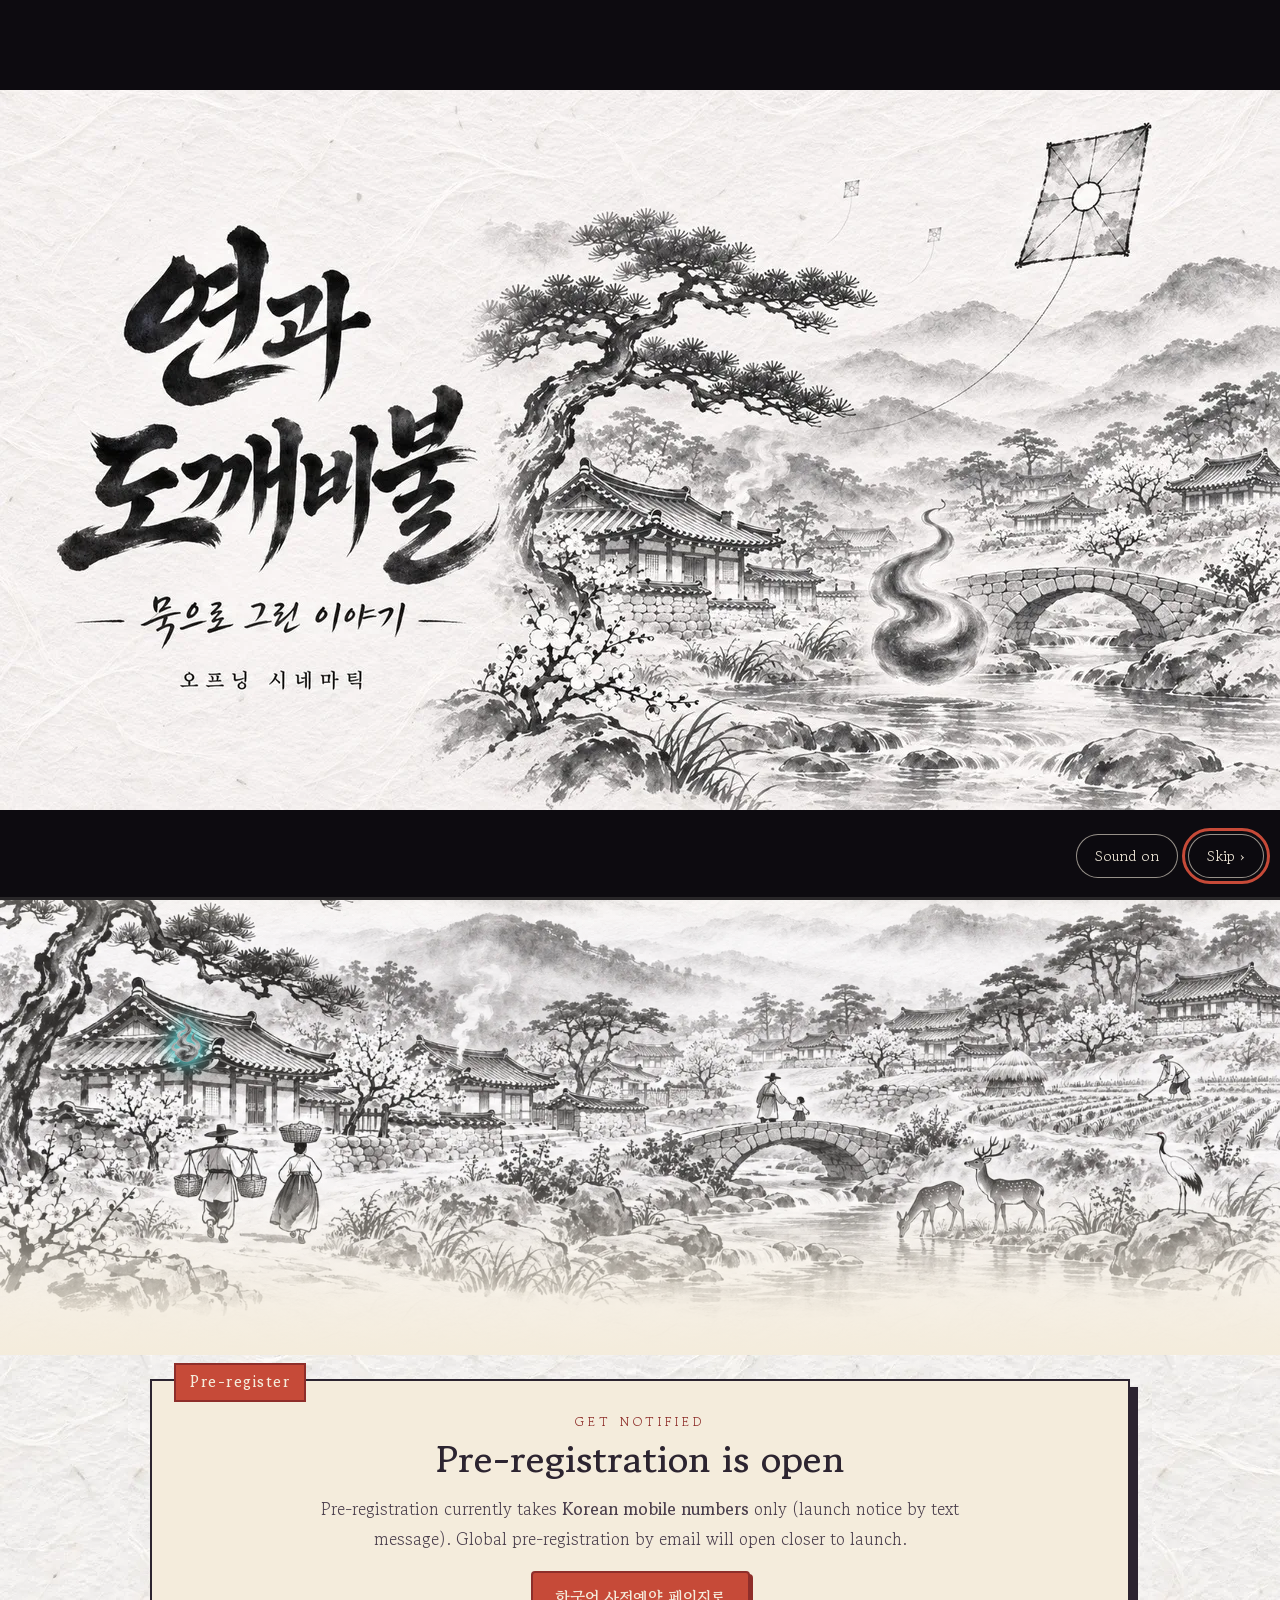
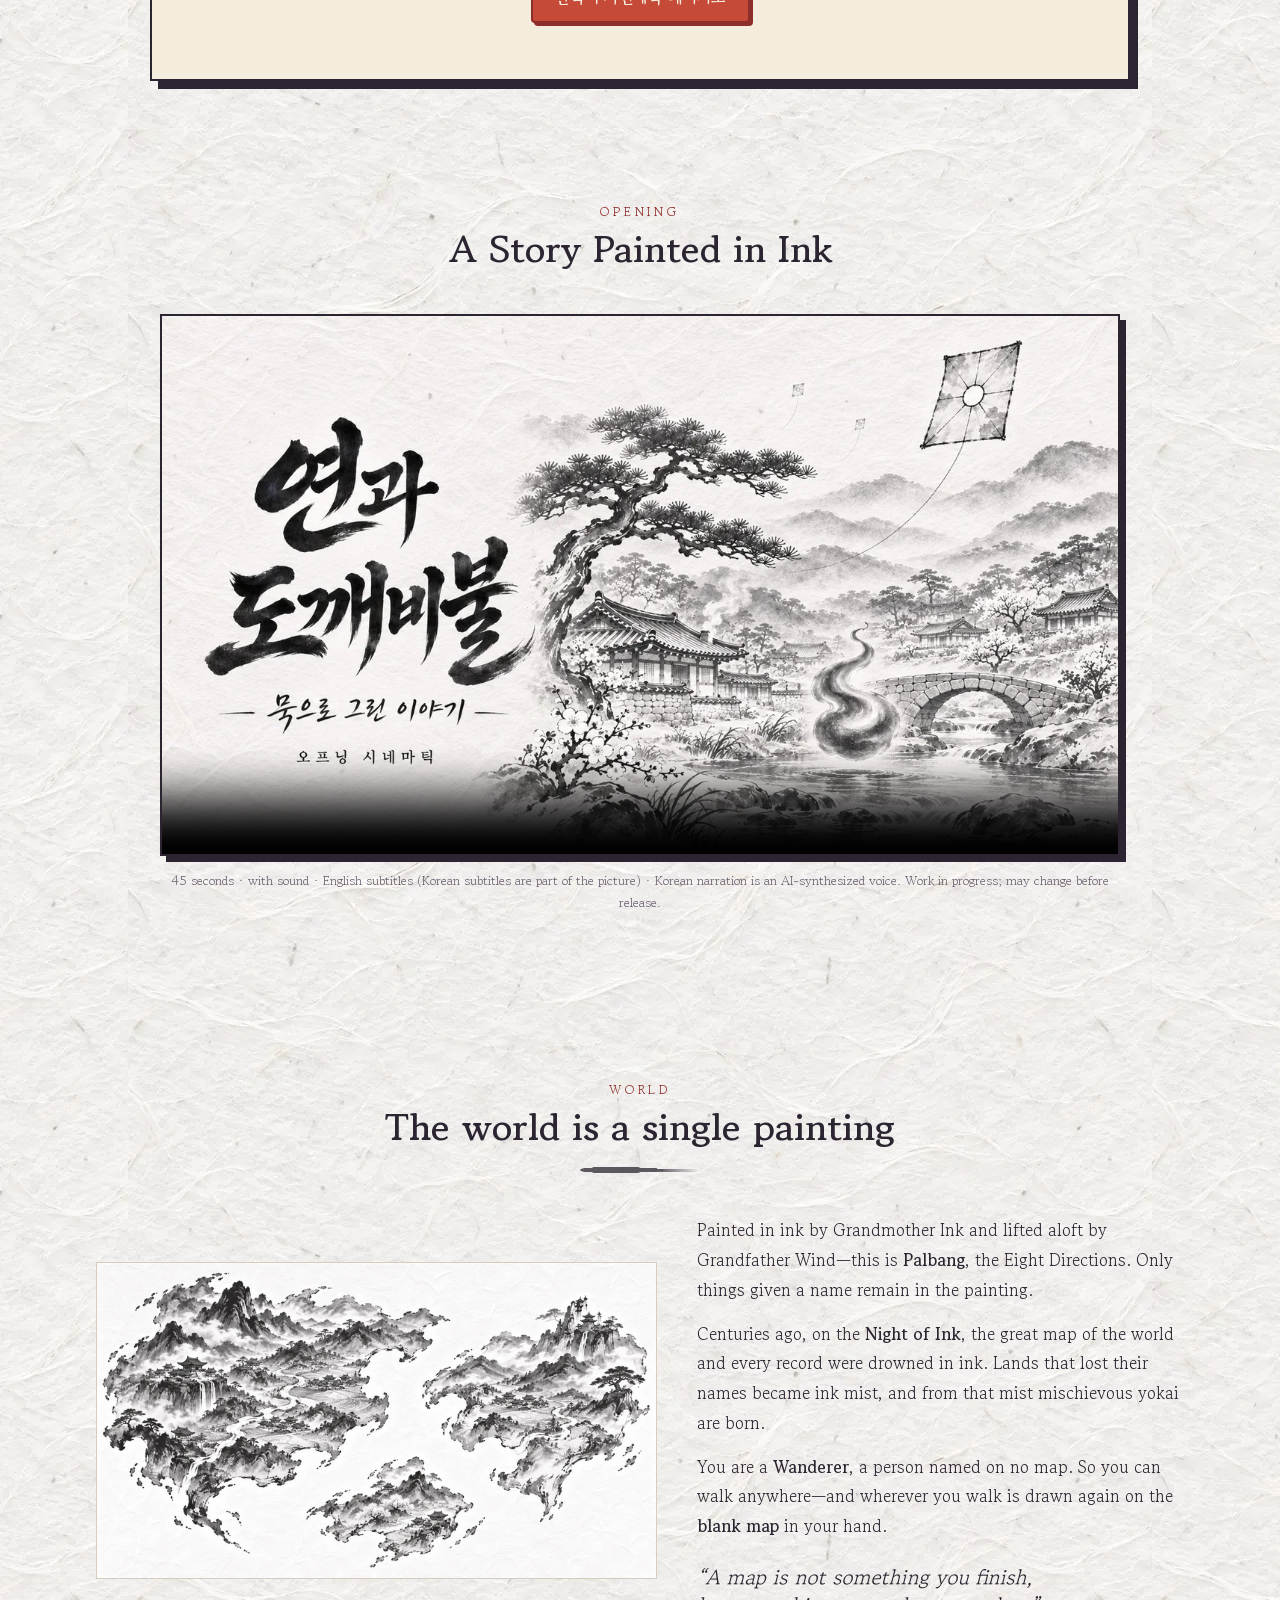
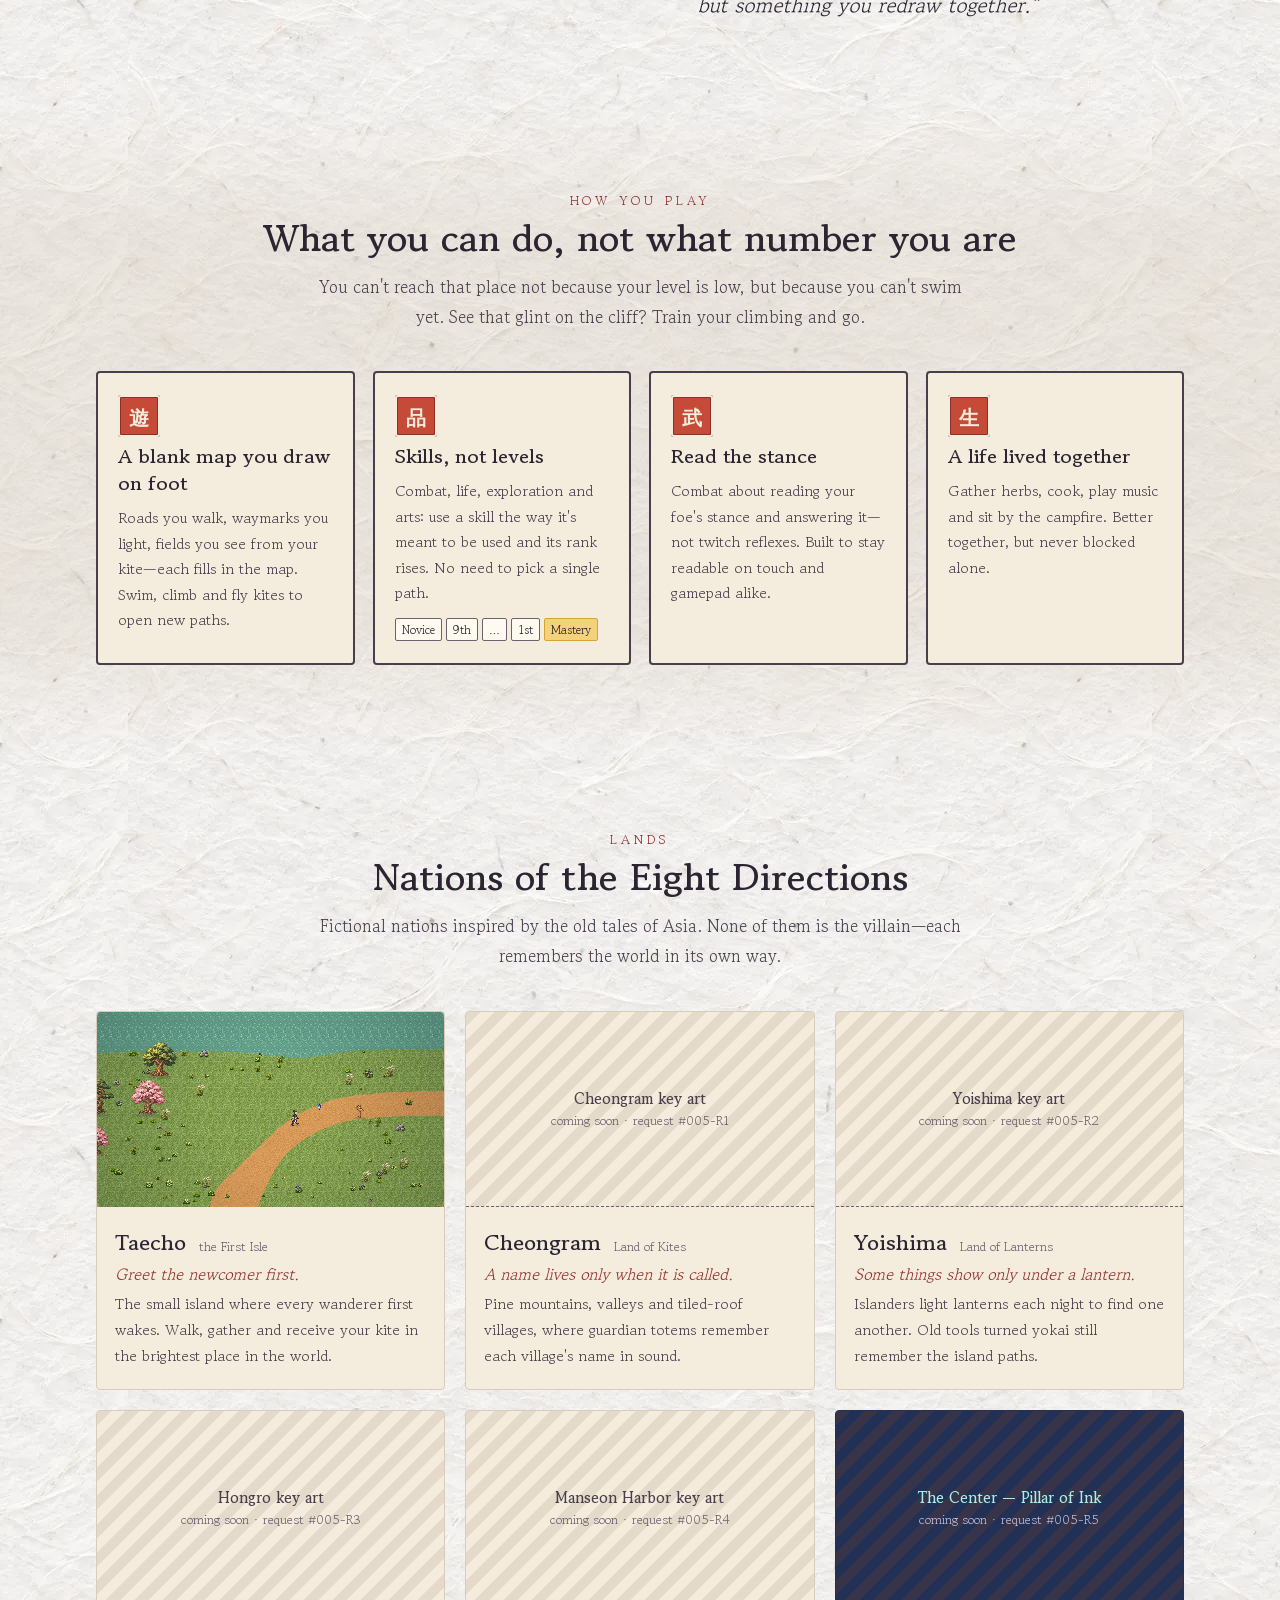
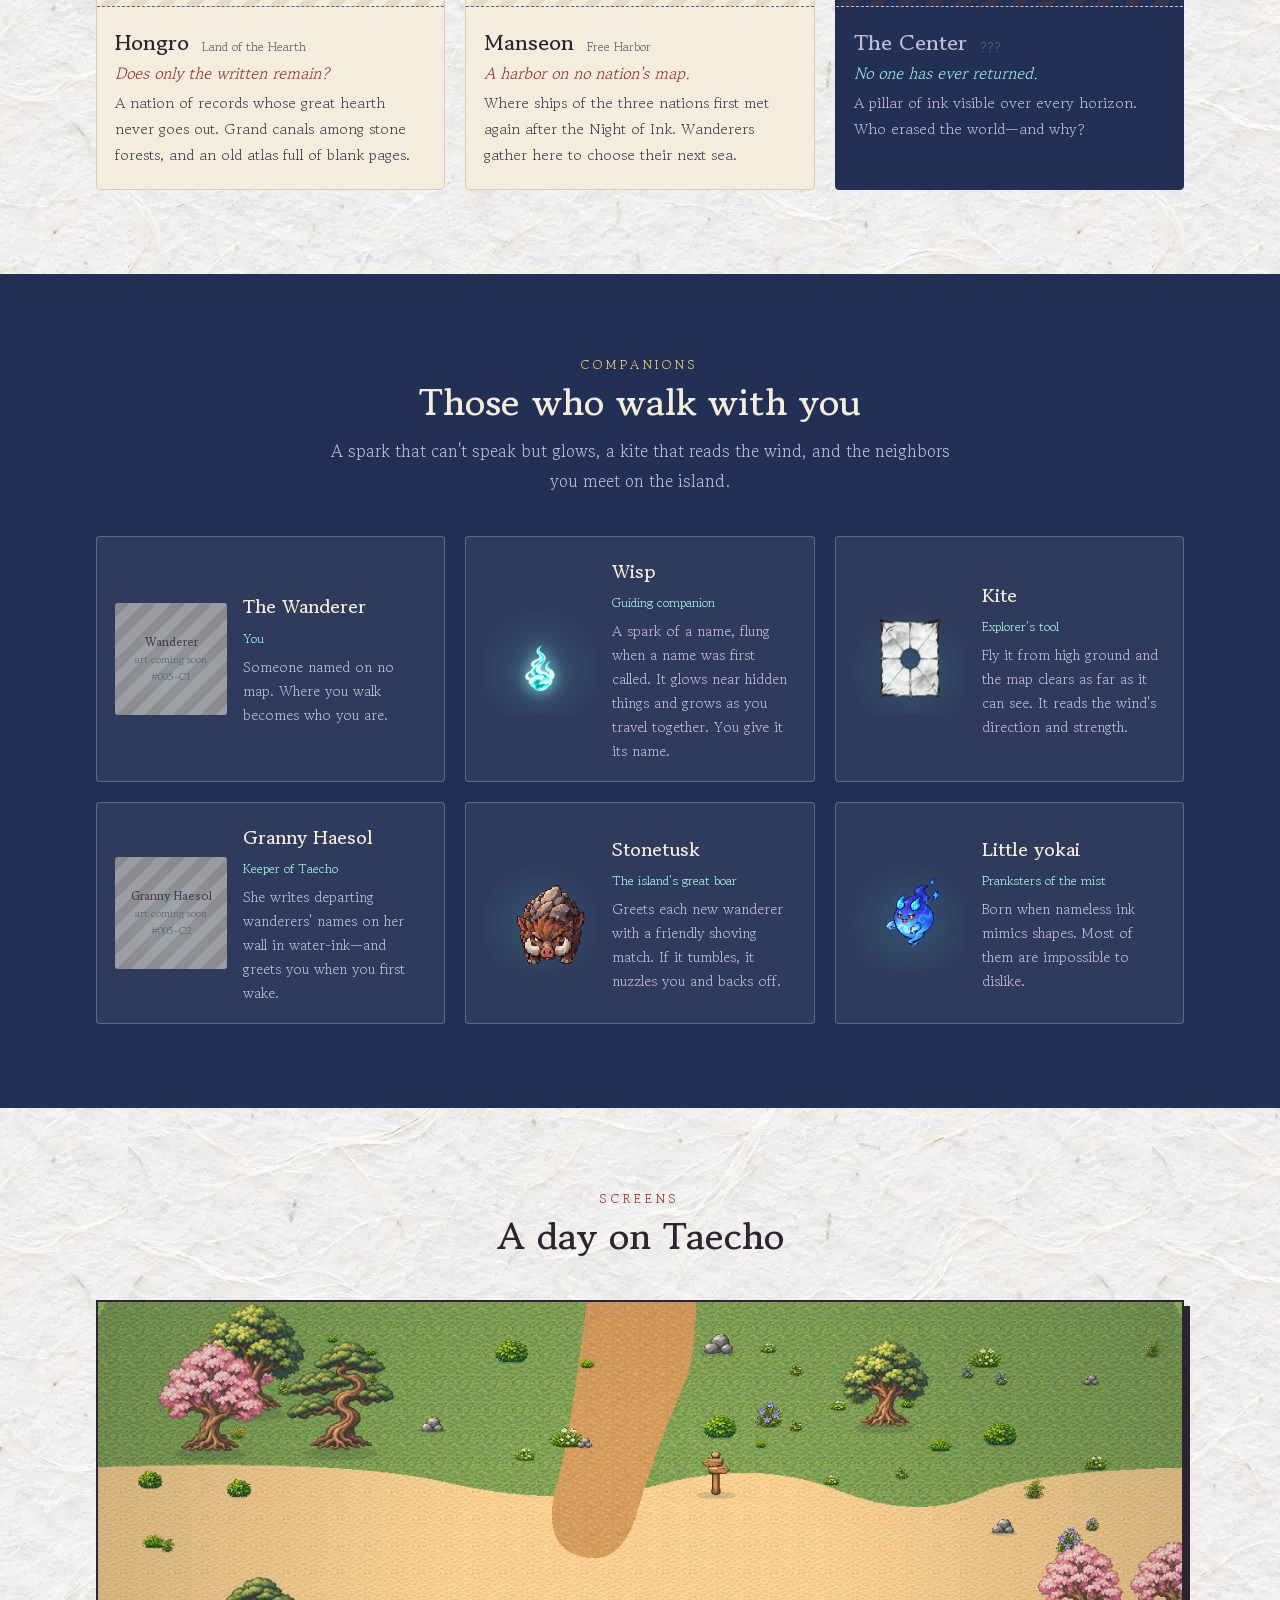
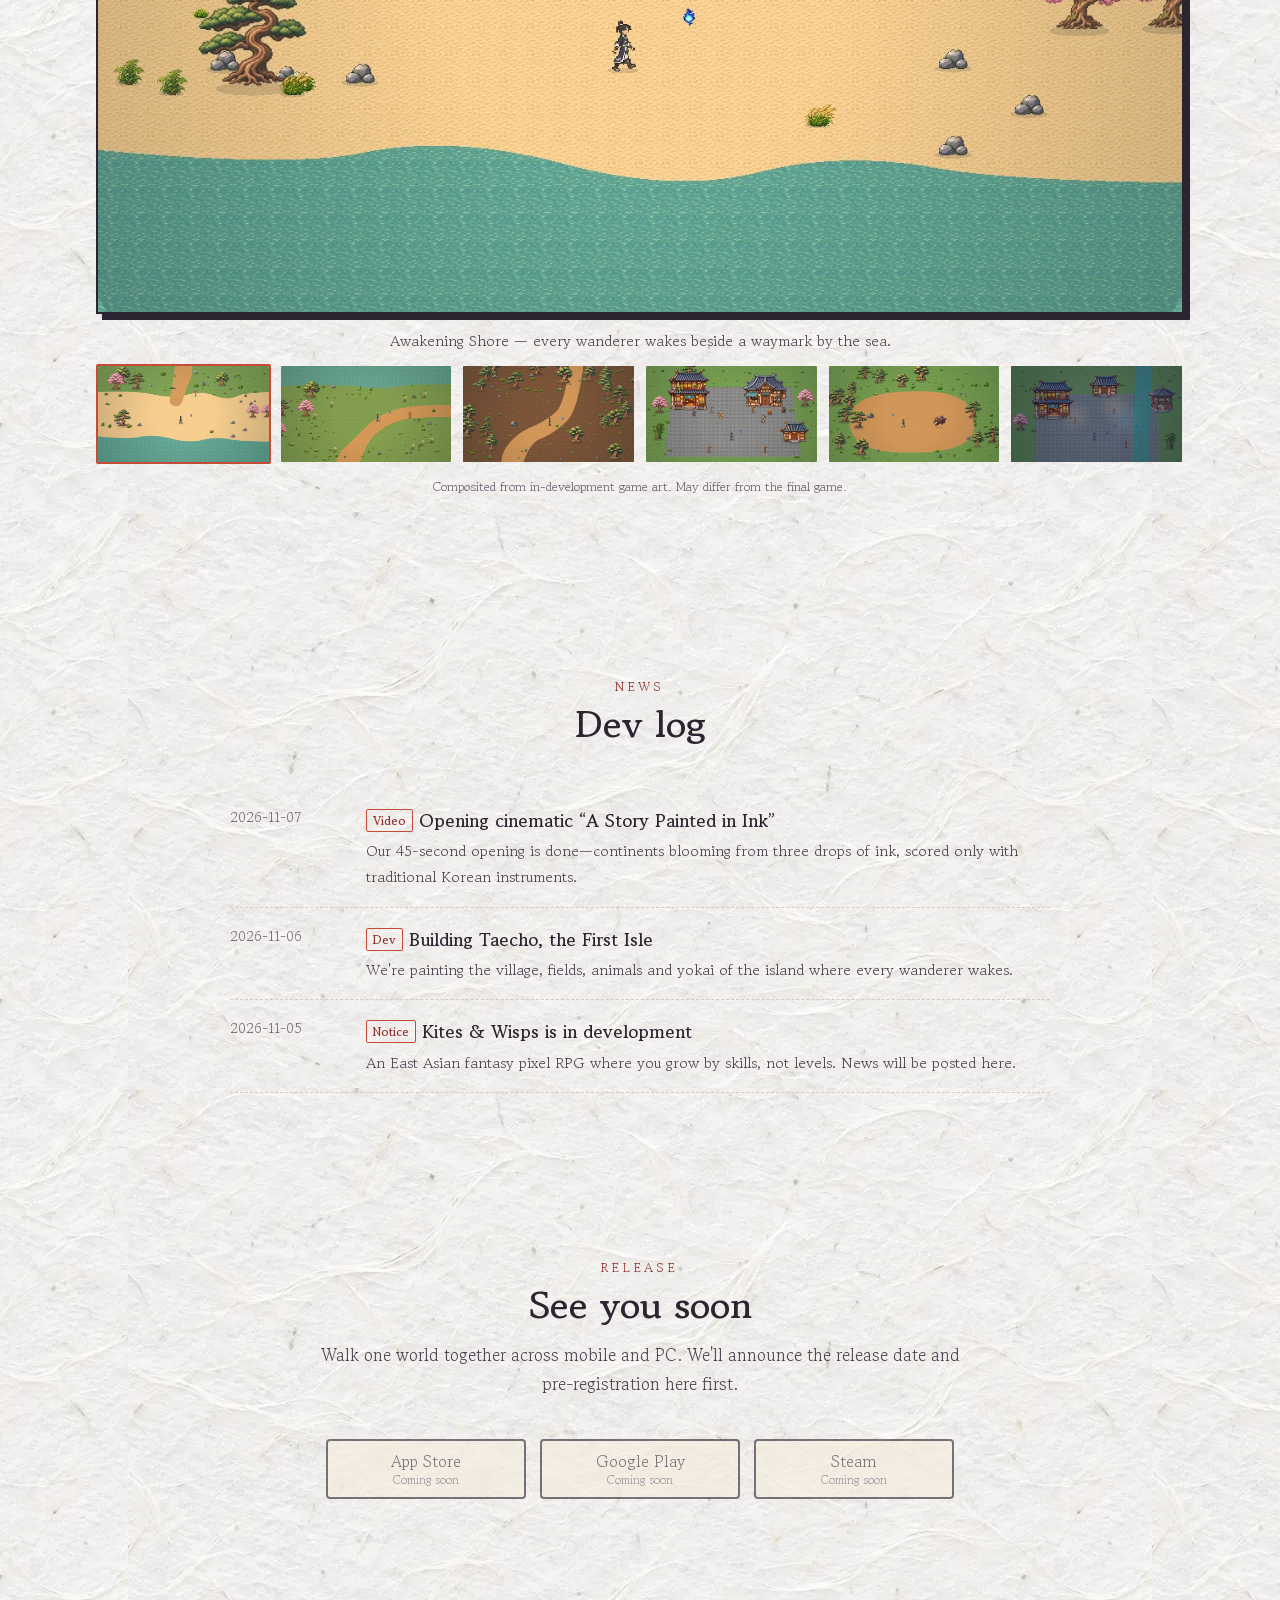
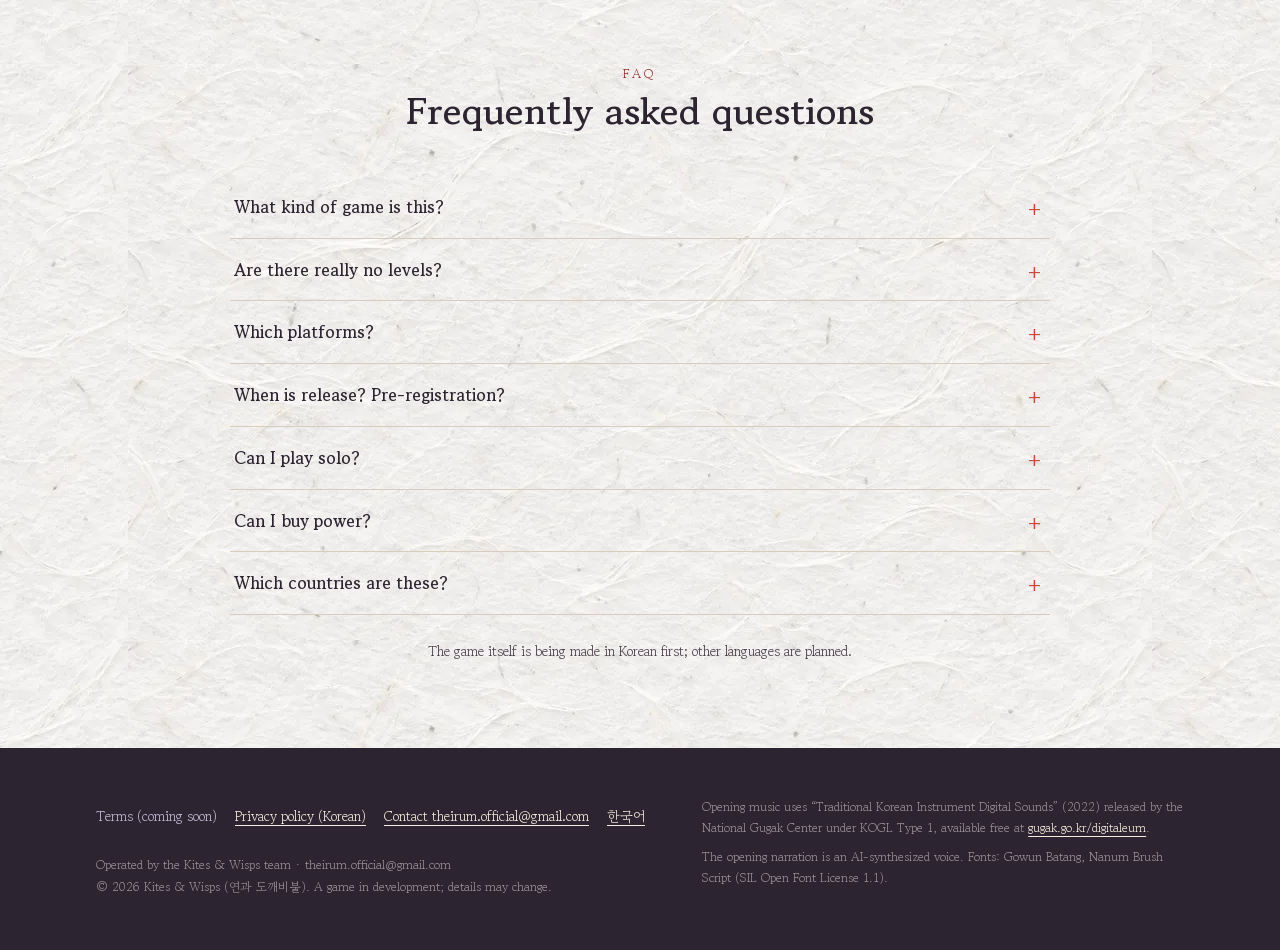
==== commit b74309c9: "사전예약(휴대폰 번호)·개인정보처리방침" ====
--- a/en/index.html
+++ b/en/index.html
@@ -33,7 +33,7 @@
 <link rel="stylesheet" href="https://fonts.googleapis.com/css2?family=Gowun+Batang:wght@400;700&family=Nanum+Brush+Script&display=swap" media="print" onload="this.media='all'">
 <noscript><link rel="stylesheet" href="https://fonts.googleapis.com/css2?family=Gowun+Batang:wght@400;700&family=Nanum+Brush+Script&display=swap"></noscript>
 <link rel="preload" as="image" href="../assets/img/hero_village_960.webp" imagesrcset="../assets/img/hero_village_960.webp 960w, ../assets/img/hero_village.webp 1672w" imagesizes="100vw">
-<link rel="stylesheet" href="../assets/css/site.css?v=1">
+<link rel="stylesheet" href="../assets/css/site.css?v=2">
 <script type="application/ld+json">
 {
   "@context": "https://schema.org",
@@ -81,6 +81,7 @@
     <a class="brand" href="#top"><img src="../assets/img/logo_ko.webp" alt="연과 도깨비불" width="95" height="30"><span>Kites &amp; Wisps</span></a>
     <button class="nav-toggle" aria-expanded="false" aria-controls="nav">Menu</button>
     <nav class="nav" id="nav" aria-label="Main">
+      <a href="#prereg">Pre-register</a>
       <a href="#world">World</a>
       <a href="#features">Play</a>
       <a href="#regions">Lands</a>
@@ -109,11 +110,24 @@
       <p class="hero-sub">A blank map, a kite that reads the wind, and a wisp that lights the way. An East Asian fantasy pixel RPG where you grow by what you learn to do—not by levels.</p>
       </div>
       <div class="cta">
-        <a class="btn btn-seal" href="#trailer">▶ Watch the opening</a>
-        <a class="btn" href="#download">Release news</a>
+        <a class="btn btn-seal" href="#prereg">Pre-register</a>
+        <a class="btn" href="#trailer">▶ Watch the opening</a>
         <a class="btn" href="?intro" data-replay-intro>↺ Replay intro</a>
       </div>
       <p class="platforms">iOS · Android · Steam cross-play · Release date TBA</p>
+    </div>
+  </section>
+
+  <section class="prereg" id="prereg" aria-labelledby="prereg-title">
+    <div class="wrap">
+      <div class="prereg-panel">
+        <div class="prereg-head">
+          <p class="sec-kicker">Get notified</p>
+          <h2 class="sec-title" id="prereg-title">Pre-registration is open</h2>
+          <p class="sec-lead">Pre-registration currently takes <b>Korean mobile numbers</b> only (launch notice by text message). Global pre-registration by email will open closer to launch.</p>
+          <p style="margin-top:18px"><a class="btn btn-seal" href="../#prereg" hreflang="ko" lang="ko">한국어 사전예약 페이지로</a></p>
+        </div>
+      </div>
     </div>
   </section>
 
@@ -296,11 +310,11 @@
       <div>
         <ul class="foot-links">
           <li><span aria-disabled="true">Terms (coming soon)</span></li>
-          <li><span aria-disabled="true">Privacy (coming soon)</span></li>
-          <li><span aria-disabled="true">Contact (coming soon)</span></li>
+          <li><a href="../privacy.html" hreflang="ko">Privacy policy (Korean)</a></li>
+          <li><a href="mailto:theirum.official@gmail.com">Contact theirum.official@gmail.com</a></li>
           <li><a href="../" hreflang="ko" lang="ko">한국어</a></li>
         </ul>
-        <p class="copy">© 2026 Kites &amp; Wisps (연과 도깨비불). A game in development; details may change.</p>
+        <p class="copy">Operated by the Kites &amp; Wisps team · theirum.official@gmail.com<br>© 2026 Kites &amp; Wisps (연과 도깨비불). A game in development; details may change.</p>
       </div>
       <div class="credits">
         <p>Opening music uses “Traditional Korean Instrument Digital Sounds” (2022) released by the National Gugak Center under KOGL Type 1, available free at <a href="https://www.gugak.go.kr/digitaleum" rel="noopener">gugak.go.kr/digitaleum</a>.</p>
@@ -311,6 +325,6 @@
 </footer>
 
 <div class="cursor-wisp" aria-hidden="true"></div>
-<script src="../assets/js/site.js?v=1" defer></script>
+<script src="../assets/js/site.js?v=2" defer></script>
 </body>
 </html>
--- a/assets/css/site.css
+++ b/assets/css/site.css
@@ -298,3 +298,94 @@
 .hero-kite { top: 22%; right: 8%; width: clamp(64px, 8vw, 116px); }
 .hero-kite-line { position: absolute; right: calc(8% + clamp(32px, 4vw, 58px)); top: calc(22% + clamp(60px, 7.5vw, 112px)); width: 1px; height: 32%; background: linear-gradient(var(--meok1), rgba(74,62,76,0)); transform: rotate(-14deg); transform-origin: top; z-index: -1; opacity: .6; }
 @media (max-width: 600px) { .hero-bg { height: 92vw; } .hero-inner { padding-bottom: 70vw; } .hero::before { background: linear-gradient(180deg, rgba(244,236,220,1) 0%, rgba(244,236,220,1) calc(100% - 92vw), rgba(244,236,220,0) calc(100% - 92vw + 120px)), linear-gradient(0deg, rgba(244,236,220,1) 0%, rgba(244,236,220,0) 10%); } .hero-kite { top: 6%; } .hero-kite-line { display: none; } }
+
+/* ---------- 사전예약 ---------- */
+.prereg { padding-top: 24px; }
+.prereg-panel { position: relative; max-width: 980px; margin: 0 auto; background: var(--hanji5); border: 2px solid var(--meok0); box-shadow: 8px 8px 0 var(--meok0); padding: 34px 28px 30px; }
+.prereg-panel::before { content: "사전예약"; position: absolute; top: -18px; left: 22px; background: var(--juhong1); color: var(--hanji5); font-weight: 700; font-size: 15px; letter-spacing: .1em; padding: 4px 14px; border: 2px solid var(--juhong0); }
+:lang(en) .prereg-panel::before { content: "Pre-register"; }
+.prereg-head { text-align: center; margin-bottom: 26px; }
+.prereg-head .sec-title { margin-top: 6px; }
+.prereg-grid { display: grid; grid-template-columns: 1.05fr 1fr; gap: 30px; align-items: start; }
+@media (max-width: 860px) { .prereg-grid { grid-template-columns: 1fr; gap: 26px; } .prereg-panel { padding: 30px 16px 22px; box-shadow: 5px 5px 0 var(--meok0); } }
+
+.pf-label { display: block; font-weight: 700; font-size: 15px; margin: 0 0 8px; }
+.pf-field { margin-bottom: 18px; border: 0; padding: 0; min-width: 0; }
+.chips { display: grid; grid-template-columns: repeat(3, 1fr); gap: 8px; }
+.chip input { position: absolute; opacity: 0; pointer-events: none; }
+.chip span { display: flex; align-items: center; justify-content: center; min-height: 48px; border: 2px solid var(--meok2); border-radius: var(--radius); background: #fffaf0; font-size: 15px; cursor: pointer; text-align: center; line-height: 1.2; padding: 4px; }
+.chip input:checked + span { border-color: var(--meok0); background: var(--meok0); color: var(--hanji5); font-weight: 700; }
+.chip input:focus-visible + span { outline: 3px solid var(--juhong1); outline-offset: 2px; }
+.phone-row { display: flex; gap: 8px; }
+.phone-row .cc { flex: 0 0 auto; display: grid; place-items: center; padding: 0 12px; border: 2px solid var(--meok2); border-radius: var(--radius); color: var(--meok1); font-size: 15px; background: var(--hanji4); }
+.phone-row input { flex: 1; min-width: 0; min-height: 52px; font: inherit; font-size: 20px; letter-spacing: .04em; padding: 8px 14px; border: 2px solid var(--meok0); border-radius: var(--radius); background: #fffdf7; color: var(--meok0); }
+.phone-row input:focus { outline: 3px solid var(--juhong1); outline-offset: 1px; }
+.pf-hint { font-size: 13px; color: var(--meok2); margin: 6px 0 0; }
+.pf-error { color: var(--juhong0); font-size: 14px; margin: 6px 0 0; min-height: 0; font-weight: 700; }
+.pf-error:empty { display: none; }
+
+.consents { border: 1px solid var(--hanji4); border-radius: var(--radius); background: #fffaf0; padding: 4px 14px; margin-bottom: 18px; }
+.consent { border-bottom: 1px dashed var(--hanji4); padding: 10px 0; }
+.consent:last-child { border-bottom: 0; }
+.consent.all { font-weight: 700; border-bottom: 1px solid var(--hanji4); }
+.ck { display: flex; align-items: flex-start; gap: 10px; cursor: pointer; font-size: 15px; line-height: 1.5; min-height: 28px; }
+.ck input { appearance: none; flex: 0 0 22px; width: 22px; height: 22px; margin: 1px 0 0; border: 2px solid var(--meok1); border-radius: 3px; background: var(--hanji5); display: grid; place-items: center; cursor: pointer; }
+.ck input:checked { background: var(--juhong1); border-color: var(--juhong0); }
+.ck input:checked::after { content: ""; width: 6px; height: 11px; border: solid var(--hanji5); border-width: 0 3px 3px 0; transform: rotate(45deg) translate(-1px, -1px); }
+.ck .req { color: var(--juhong0); font-weight: 700; margin-right: 2px; }
+.consent details { margin: 4px 0 0 32px; }
+.consent summary { font-size: 13px; color: var(--jjok0); cursor: pointer; display: inline-block; padding: 4px 0; }
+.consent .terms { font-size: 13px; color: var(--meok1); line-height: 1.6; margin: 6px 0 2px; }
+.consent .terms table { border-collapse: collapse; width: 100%; margin: 4px 0; }
+.consent .terms th, .consent .terms td { border: 1px solid var(--hanji4); padding: 4px 6px; text-align: left; vertical-align: top; font-weight: 400; }
+.consent .terms th { background: var(--hanji5); width: 30%; }
+
+.pf-submit { width: 100%; min-height: 58px; font-size: 19px; }
+.pf-submit[disabled] { opacity: .7; cursor: progress; }
+.pf-small { font-size: 12.5px; color: var(--meok2); margin: 10px 0 0; line-height: 1.6; }
+.hp { position: absolute; left: -9999px; width: 1px; height: 1px; overflow: hidden; }
+
+.prereg-done { text-align: center; padding: 26px 8px; }
+.prereg-done[hidden] { display: none; }
+.prereg-done .wisp-sprite { margin: 0 auto 6px; filter: drop-shadow(0 0 10px rgba(82,200,200,.9)); }
+.prereg-done h3 { font-size: 26px; margin: 4px 0 8px; }
+.prereg-done p { color: var(--meok1); margin: 0 0 6px; }
+
+.rewards h3 { font-size: 18px; margin: 0 0 4px; }
+.rewards > p { font-size: 14px; color: var(--meok1); margin: 0 0 14px; }
+.reward-base { display: grid; grid-template-columns: 64px 1fr; gap: 12px; align-items: center; border: 2px solid var(--gold1); background: linear-gradient(180deg, #fff6dc, var(--hanji5)); border-radius: var(--radius); padding: 12px; margin-bottom: 14px; }
+.reward-icon { width: 64px; height: 64px; display: grid; place-items: center; border: 1px dashed var(--meok2); border-radius: 4px; background: repeating-linear-gradient(135deg, rgba(216,204,188,.6) 0 6px, rgba(244,236,220,.6) 6px 12px); font-size: 11px; color: var(--meok2); text-align: center; line-height: 1.2; }
+.reward-base b { display: block; font-size: 16px; }
+.reward-base span { font-size: 13px; color: var(--meok2); }
+.milestones { list-style: none; padding: 0; margin: 0; position: relative; }
+.milestones::before { content: ""; position: absolute; left: 31px; top: 20px; bottom: 20px; width: 2px; background: repeating-linear-gradient(var(--meok2) 0 6px, transparent 6px 10px); }
+.milestones li { position: relative; display: grid; grid-template-columns: 64px 1fr; gap: 12px; align-items: center; padding: 6px 0; }
+.ms-badge { width: 64px; height: 64px; border-radius: 50%; background: var(--hanji5); border: 2px solid var(--meok1); display: grid; place-items: center; font-weight: 700; font-size: 14px; line-height: 1.1; text-align: center; position: relative; z-index: 1; }
+.ms-badge small { display: block; font-size: 11px; font-weight: 400; color: var(--meok2); }
+.milestones li:last-child .ms-badge { border-color: var(--juhong0); background: var(--juhong1); color: var(--hanji5); }
+.milestones li:last-child .ms-badge small { color: var(--hanji4); }
+.ms-text b { display: block; font-size: 15px; }
+.ms-text span { font-size: 13px; color: var(--meok2); }
+.prereg-notes { max-width: 980px; margin: 18px auto 0; font-size: 12.5px; color: var(--meok2); padding-left: 18px; }
+.prereg-notes li { margin-bottom: 2px; }
+
+/* 휴대폰 하단 고정 버튼 */
+.sticky-cta { position: fixed; left: 0; right: 0; bottom: 0; z-index: 50; padding: 10px 16px calc(10px + env(safe-area-inset-bottom)); background: rgba(44,36,48,.94); display: none; transform: translateY(110%); transition: transform .25s ease; }
+.sticky-cta .btn { width: 100%; min-height: 50px; font-size: 17px; }
+.sticky-cta.show { transform: none; }
+@media (max-width: 860px) { .sticky-cta { display: block; } .site-foot { padding-bottom: 96px; } }
+@media (prefers-reduced-motion: reduce) { .sticky-cta { transition: none; } }
+
+/* 개인정보처리방침 문서 페이지 */
+.doc { max-width: 820px; margin: 0 auto; padding: 48px var(--gutter) 80px; }
+.doc h1 { font-size: clamp(26px, 5vw, 34px); margin: 0 0 6px; }
+.doc h2 { font-size: 20px; margin: 34px 0 8px; padding-top: 10px; border-top: 1px solid var(--hanji4); }
+.doc p, .doc li { font-size: 15.5px; }
+.doc table { width: 100%; border-collapse: collapse; font-size: 14.5px; margin: 8px 0; }
+.doc th, .doc td { border: 1px solid var(--hanji4); padding: 8px 10px; text-align: left; vertical-align: top; }
+.doc th { background: rgba(216,204,188,.35); width: 28%; font-weight: 700; }
+.doc .meta { color: var(--meok2); font-size: 14px; }
+.doc .table-wrap { overflow-x: auto; }
+.doc-nav { margin-left: auto; display: flex; gap: 2px; }
+.doc-nav a { color: var(--meok1); text-decoration: none; font-size: 15px; padding: 10px 8px; }
+@media (max-width: 420px) { .site-head .brand span { display: none; } }
